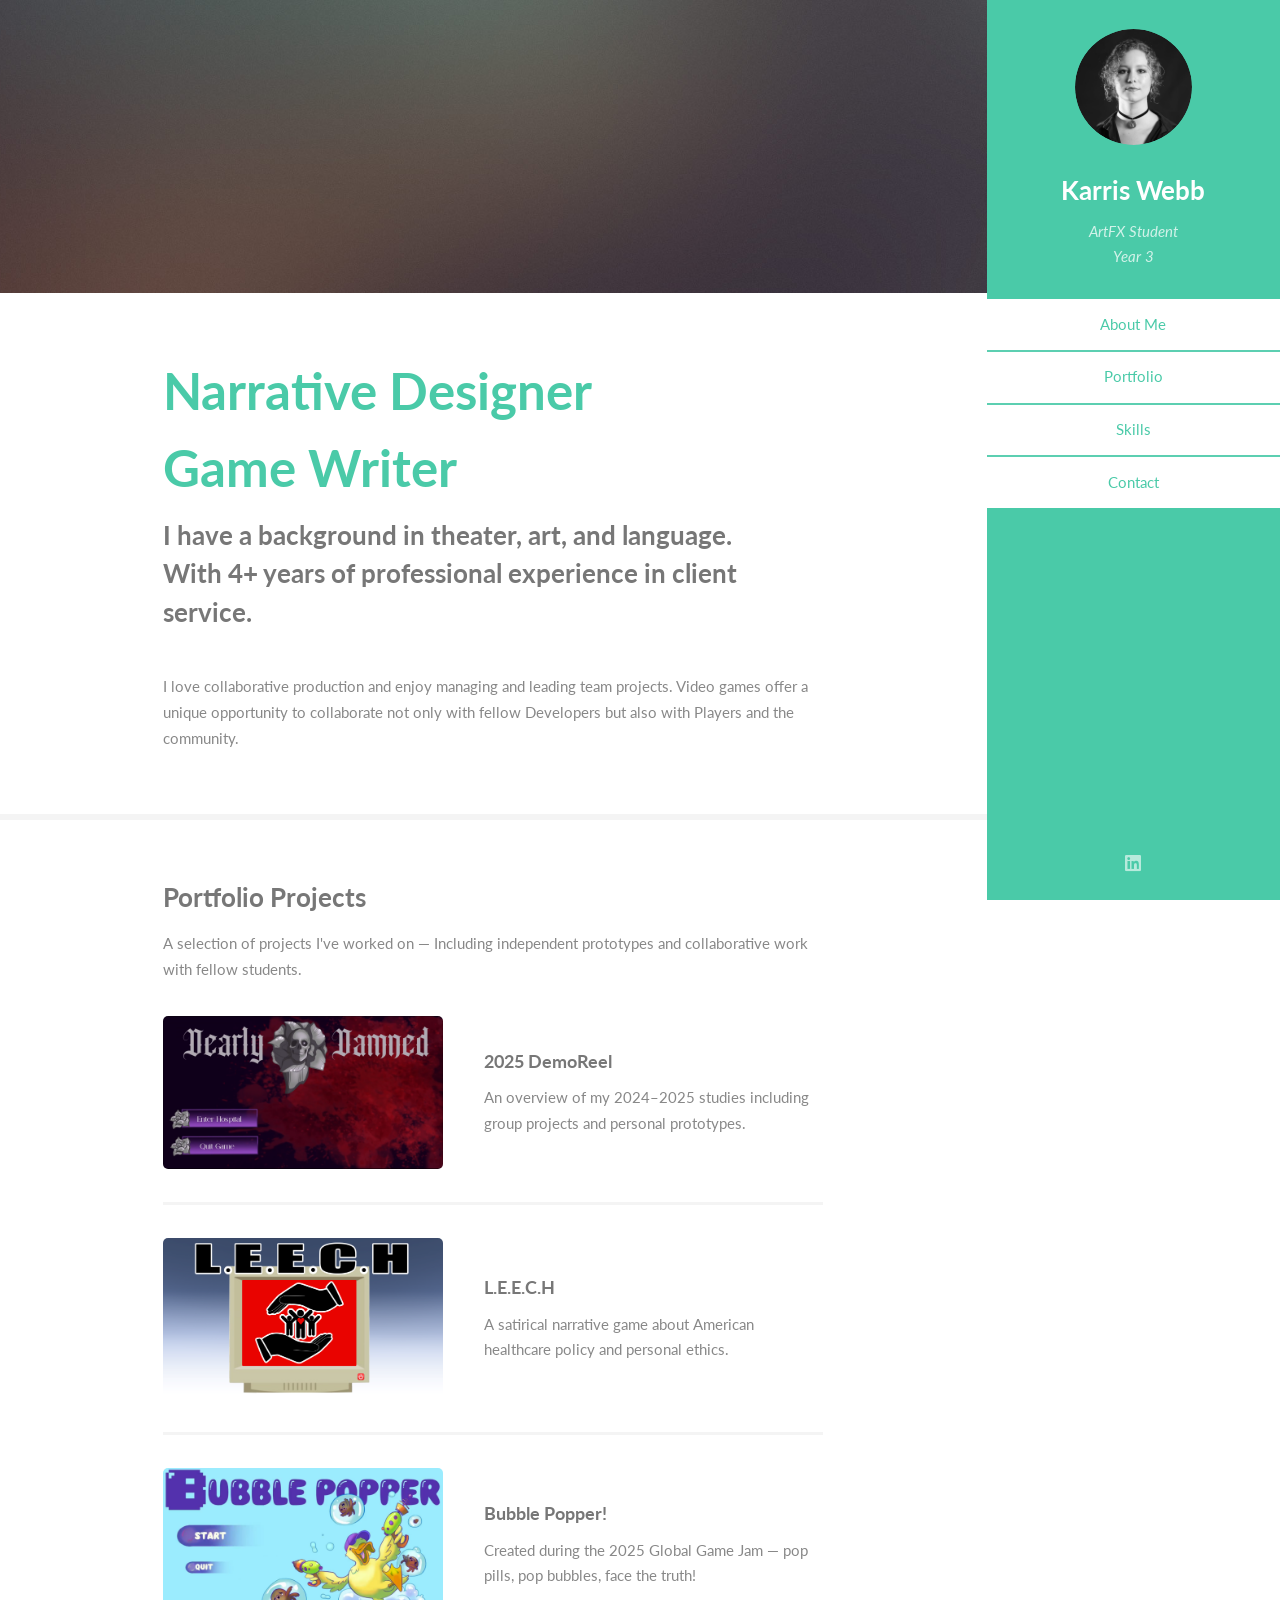
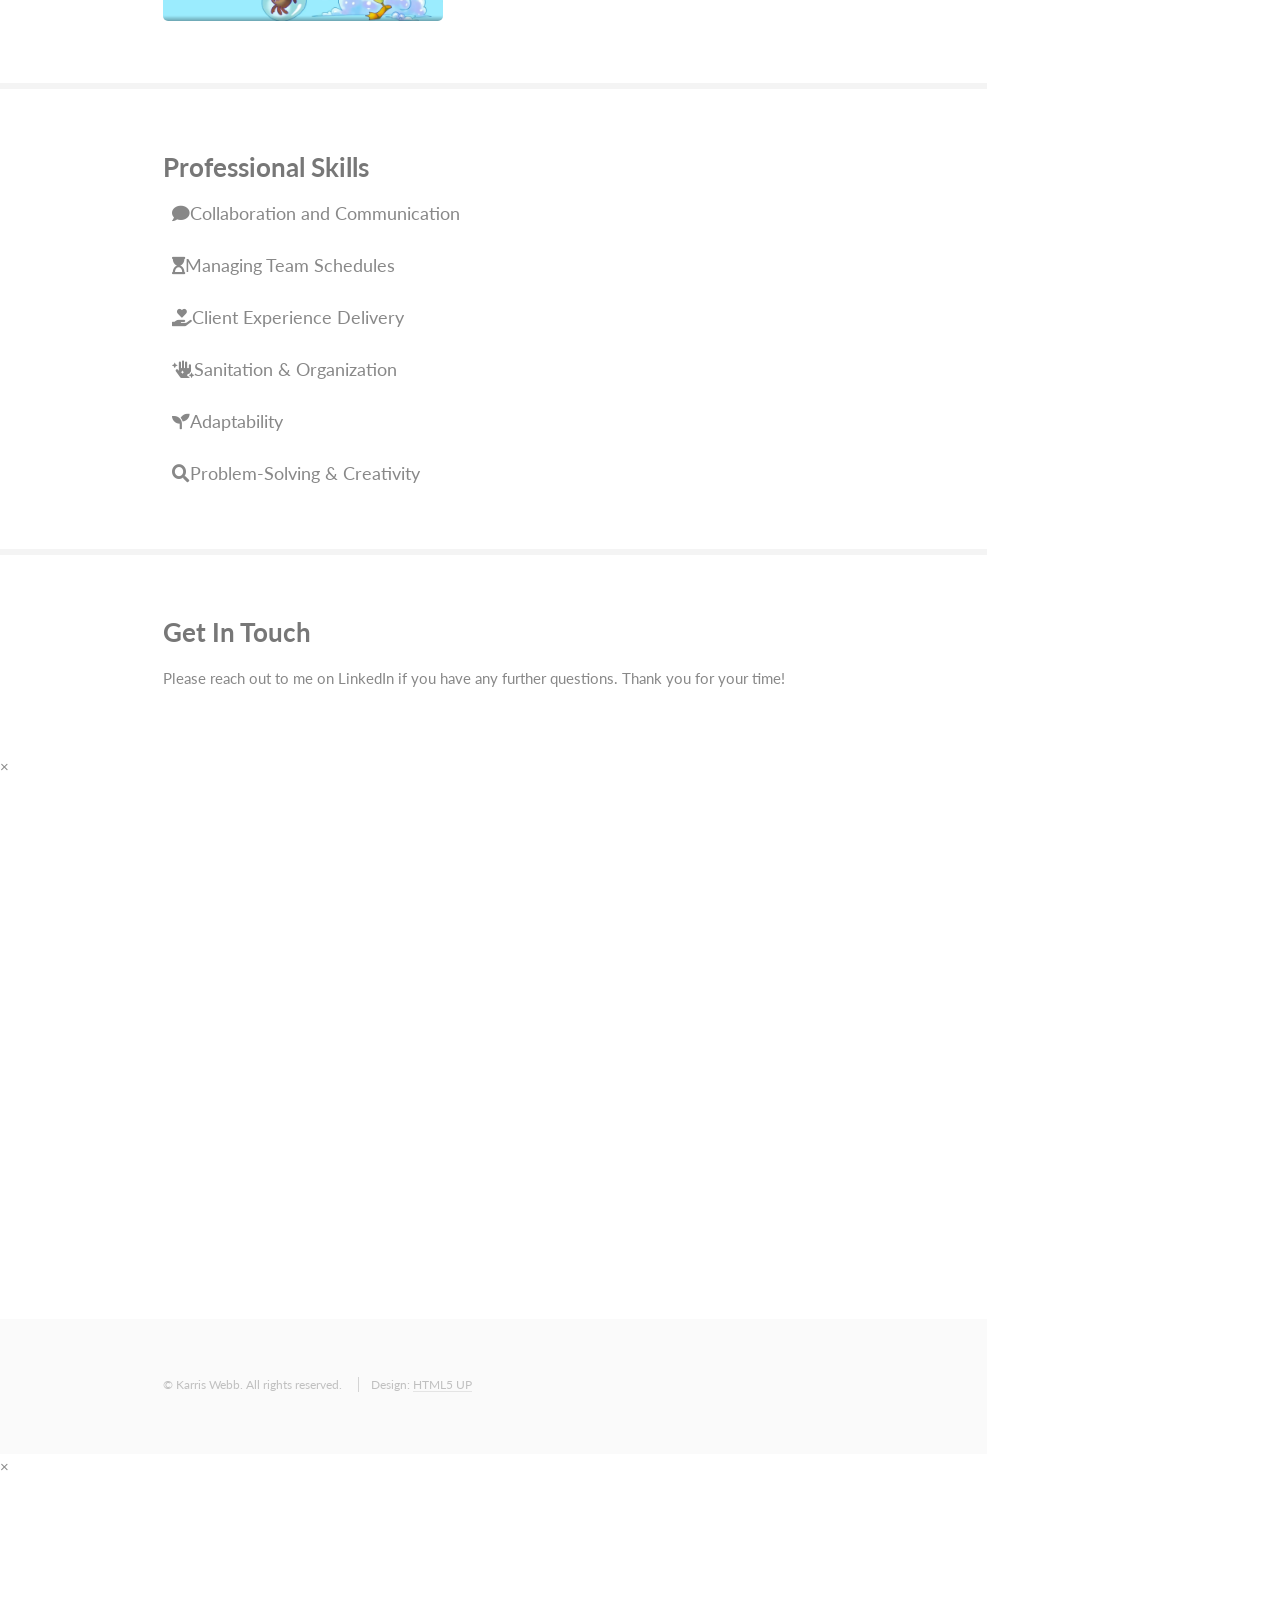
==== index.html @ 7dda5cd9 "[add] breakpoint-reference" ====
<!DOCTYPE HTML>
<html>
<head>
  <title>Welcome to my Portfolio!</title>
  <meta charset="utf-8" />
  <meta name="viewport" content="width=device-width, initial-scale=1, user-scalable=no" />
  <link rel="stylesheet" href="https://cdnjs.cloudflare.com/ajax/libs/font-awesome/5.15.4/css/all.min.css">
  <link rel="stylesheet" href="assets/css/main.css" />
</head>
<body class="is-preload">

  <!-- Header -->
  <section id="header">
    <header>
      <span class="image avatar"><img src="images/avatar.jpg" alt="" /></span>
      <h1 id="logo"><a href="#">Karris Webb</a></h1>
      <p>ArtFX Student<br />Year 3</p>
    </header>
    <nav id="nav">
      <ul>
        <li><a href="#one" class="active">About Me</a></li>
        <li><a href="#two" class="active">Portfolio</a></li>
        <li><a href="#three" class="active">Skills</a></li>
        <li><a href="#four" class="active">Contact</a></li>
      </ul>
    </nav>
    <footer>
      <ul class="icons">
        <li>
          <a href="https://www.linkedin.com/in/kvwebb" class="icon brands fa-linkedin"><span class="label">LinkedIn</span></a>
        </li>
      </ul>
    </footer>
  </section>

  <!-- Wrapper -->
  <div id="wrapper">

    <!-- Main -->
    <div id="main">

      <!-- One: About Me -->
      <section id="one">
        <div class="image main" data-position="center">
          <img src="images/banner.jpg" alt="" />
        </div>
        <div class="container">
          <header class="major">
            <h2>Narrative Designer<br />Game Writer</h2>
            <p>I have a background in theater, art, and language.<br />
              With 4+ years of professional experience in client service.</p>
          </header>
          <p>I love collaborative production and enjoy managing and leading team projects. Video games offer a unique opportunity to collaborate not only with fellow Developers but also with Players and the community.</p>
        </div>
      </section>

      <!-- Two: Portfolio -->
      <section id="two">
        <div class="container">
          <h3>Portfolio Projects</h3>
          <p>A selection of projects I've worked on — Including independent prototypes and collaborative work with fellow students.</p>
          <div class="features">
            <article>
              <a href="javascript:void(0);" class="image" onclick="openModal('DemoReel2025')">
                <img src="images/DearlyDamned.png" alt="Dearly Damned" />
              </a>
              <div class="inner">
                <h4><a href="javascript:void(0);" onclick="openModal('DemoReel2025')">2025 DemoReel</a></h4>
                <p>An overview of my 2024–2025 studies including group projects and personal prototypes.</p>
              </div>
            </article>
            <article>
              <a href="javascript:void(0);" class="image" onclick="openModal('leech')">
                <img src="images/LEECH.png" alt="L.E.E.C.H" />
              </a>
              <div class="inner">
                <h4><a href="javascript:void(0);" onclick="openModal('leech')">L.E.E.C.H</a></h4>
                <p>A satirical narrative game about American healthcare policy and personal ethics.</p>
              </div>
            </article>
            <article>
              <a href="javascript:void(0);" class="image" onclick="openModal('BP')">
                <img src="images/BubblePopper.png" alt="Bubble Popper!" />
              </a>
              <div class="inner">
                <h4><a href="javascript:void(0);" onclick="openModal('BP')">Bubble Popper!</a></h4>
                <p>Created during the 2025 Global Game Jam — pop pills, pop bubbles, face the truth!</p>
              </div>
            </article>
          </div>
        </div>
      </section>

      <!-- Three: Skills -->
      <section id="three">
        <div class="container">
          <h3>Professional Skills</h3>
          <ul class="feature-icons">
            <li><i class="fa fa-comment"></i> Collaboration and Communication</li>
            <li><i class="fa fa-hourglass-start"></i> Managing Team Schedules</li>
            <li><i class="fa fa-hand-holding-heart"></i> Client Experience Delivery</li>
            <li><i class="fa fa-hand-sparkles"></i> Sanitation & Organization</li>
            <li><i class="fa fa-seedling"></i> Adaptability</li>
            <li><i class="fa fa-search"></i> Problem-Solving & Creativity</li>
          </ul>
        </div>
      </section>

      <!-- Four: Contact -->
      <section id="four">
        <div class="container">
          <h3>Get In Touch</h3>
          <p>Please reach out to me on LinkedIn if you have any further questions. Thank you for your time!</p>
        </div>
      </section>

    </div>

    <!-- Modal HTML, Close Modal-->
	<div id="project-modal" class="modal">
		<div class="modal-content">
		  <span class="close">&times;</span>
		  <h2 class="modal-title"></h2> <!-- Add this -->
		  <div class="modal-body">
			<iframe class="modal-video" width="100%" height="500" src="" frameborder="0" allowfullscreen></iframe>
			<div class="modal-links" style="margin-top: 1em;"></div> <!-- Add this -->
		  </div>
		</div>
	  </div>

    <!-- Footer -->
    <section id="footer">
      <div class="container">
        <ul class="copyright">
          <li>&copy; Karris Webb. All rights reserved.</li>
          <li>Design: <a href="http://html5up.net">HTML5 UP</a></li>
        </ul>
      </div>
    </section>

  </div>

<!-- Modal HTML, Close Modal-->
	<div id="project-modal" class="modal">
		<div class="modal-content">
			<span class="close">&times;</span>
			<div class="modal-body">
				<iframe class="modal-video" width="100%" height="500" src="" frameborder="0" allowfullscreen></iframe>
			</div>
		</div>
	</div>

  <!-- Scripts -->
		<script src="https://code.jquery.com/jquery-3.6.0.min.js"></script>
		<script src="assets/js/main.js"></script>
		<script src="path/to/breakpoints.js"></script>
		<script src="assets/js/modal.js"></script>
	</body>
</html>
<!--ORIGINAL COMMENTARY-->
<!-- ADD BACKEND SERVER CONNECTION TO SEND EMAILS
									<form method="post" action="#">
										<div class="row gtr-uniform">
											<div class="col-6 col-12-xsmall"><input type="text" name="name" id="name" placeholder="Name" /></div>
											<div class="col-6 col-12-xsmall"><input type="email" name="email" id="email" placeholder="Email" /></div>
											<div class="col-12"><input type="text" name="subject" id="subject" placeholder="Subject" /></div>
											<div class="col-12"><textarea name="message" id="message" placeholder="Message" rows="6"></textarea></div>
											<div class="col-12">
												<ul class="actions">
													<li><input type="submit" class="primary" value="Send Message" /></li>
													<li><input type="reset" value="Reset Form" /></li>
												</ul>
											</div>
										</div>
									</form>
								</div>
							</section> 
-->

						<!-- Five -->
						<!--
							<section id="five">
								<div class="container">
									<h3>Elements</h3>

									<section>
										<h4>Text</h4>
										<p>This is <b>bold</b> and this is <strong>strong</strong>. This is <i>italic</i> and this is <em>emphasized</em>.
										This is <sup>superscript</sup> text and this is <sub>subscript</sub> text.
										This is <u>underlined</u> and this is code: <code>for (;;) { ... }</code>. Finally, <a href="#">this is a link</a>.</p>
										<hr />
										<header>
											<h4>Heading with a Subtitle</h4>
											<p>Lorem ipsum dolor sit amet nullam id egestas urna aliquam</p>
										</header>
										<p>Nunc lacinia ante nunc ac lobortis. Interdum adipiscing gravida odio porttitor sem non mi integer non faucibus ornare mi ut ante amet placerat aliquet. Volutpat eu sed ante lacinia sapien lorem accumsan varius montes viverra nibh in adipiscing blandit tempus accumsan.</p>
										<header>
											<h5>Heading with a Subtitle</h5>
											<p>Lorem ipsum dolor sit amet nullam id egestas urna aliquam</p>
										</header>
										<p>Nunc lacinia ante nunc ac lobortis. Interdum adipiscing gravida odio porttitor sem non mi integer non faucibus ornare mi ut ante amet placerat aliquet. Volutpat eu sed ante lacinia sapien lorem accumsan varius montes viverra nibh in adipiscing blandit tempus accumsan.</p>
										<hr />
										<h2>Heading Level 2</h2>
										<h3>Heading Level 3</h3>
										<h4>Heading Level 4</h4>
										<h5>Heading Level 5</h5>
										<h6>Heading Level 6</h6>
										<hr />
										<h5>Blockquote</h5>
										<blockquote>Fringilla nisl. Donec accumsan interdum nisi, quis tincidunt felis sagittis eget tempus euismod. Vestibulum ante ipsum primis in faucibus vestibulum. Blandit adipiscing eu felis iaculis volutpat ac adipiscing accumsan faucibus. Vestibulum ante ipsum primis in faucibus lorem ipsum dolor sit amet nullam adipiscing eu felis.</blockquote>
										<h5>Preformatted</h5>
										<pre><code>i = 0;

while (!deck.isInOrder()) {
    print 'Iteration ' + i;
    deck.shuffle();
    i++;
}

print 'It took ' + i + ' iterations to sort the deck.';</code></pre>
									</section>

									<section>
										<h4>Lists</h4>
										<div class="row">
											<div class="col-6 col-12-xsmall">
												<h5>Unordered</h5>
												<ul>
													<li>Dolor pulvinar etiam magna etiam.</li>
													<li>Sagittis adipiscing lorem eleifend.</li>
													<li>Felis enim feugiat dolore viverra.</li>
												</ul>
												<h5>Alternate</h5>
												<ul class="alt">
													<li>Dolor pulvinar etiam magna etiam.</li>
													<li>Sagittis adipiscing lorem eleifend.</li>
													<li>Felis enim feugiat dolore viverra.</li>
												</ul>
											</div>
											<div class="col-6 col-12-xsmall">
												<h5>Ordered</h5>
												<ol>
													<li>Dolor pulvinar etiam magna etiam.</li>
													<li>Etiam vel felis at lorem sed viverra.</li>
													<li>Felis enim feugiat dolore viverra.</li>
													<li>Dolor pulvinar etiam magna etiam.</li>
													<li>Etiam vel felis at lorem sed viverra.</li>
													<li>Felis enim feugiat dolore viverra.</li>
												</ol>
												<h5>Icons</h5>
												<ul class="icons">
													<li><a href="#" class="icon brands fa-twitter"><span class="label">Twitter</span></a></li>
													<li><a href="#" class="icon brands fa-facebook-f"><span class="label">Facebook</span></a></li>
													<li><a href="#" class="icon brands fa-instagram"><span class="label">Instagram</span></a></li>
													<li><a href="#" class="icon brands fa-github"><span class="label">Github</span></a></li>
													<li><a href="#" class="icon brands fa-dribbble"><span class="label">Dribbble</span></a></li>
													<li><a href="#" class="icon brands fa-tumblr"><span class="label">Tumblr</span></a></li>
												</ul>
											</div>
										</div>
										<h5>Actions</h5>
										<ul class="actions">
											<li><a href="#" class="button primary">Default</a></li>
											<li><a href="#" class="button">Default</a></li>
											<li><a href="#" class="button alt">Default</a></li>
										</ul>
										<ul class="actions small">
											<li><a href="#" class="button primary small">Small</a></li>
											<li><a href="#" class="button small">Small</a></li>
											<li><a href="#" class="button alt small">Small</a></li>
										</ul>
										<div class="row">
											<div class="col-3 col-6-medium col-12-xsmall">
												<ul class="actions stacked">
													<li><a href="#" class="button primary">Default</a></li>
													<li><a href="#" class="button">Default</a></li>
													<li><a href="#" class="button alt">Default</a></li>
												</ul>
											</div>
											<div class="col-3 col-6 col-12-xsmall">
												<ul class="actions stacked">
													<li><a href="#" class="button primary small">Small</a></li>
													<li><a href="#" class="button small">Small</a></li>
													<li><a href="#" class="button alt small">Small</a></li>
												</ul>
											</div>
											<div class="col-3 col-6-medium col-12-xsmall">
												<ul class="actions stacked">
													<li><a href="#" class="button primary fit">Default</a></li>
													<li><a href="#" class="button fit">Default</a></li>
													<li><a href="#" class="button alt fit">Default</a></li>
												</ul>
											</div>
											<div class="col-3 col-6-medium col-12-xsmall">
												<ul class="actions stacked">
													<li><a href="#" class="button primary small fit">Small</a></li>
													<li><a href="#" class="button small fit">Small</a></li>
													<li><a href="#" class="button alt small fit">Small</a></li>
												</ul>
											</div>
										</div>
									</section>

									<section>
										<h4>Table</h4>
										<h5>Default</h5>
										<div class="table-wrapper">
											<table>
												<thead>
													<tr>
														<th>Name</th>
														<th>Description</th>
														<th>Price</th>
													</tr>
												</thead>
												<tbody>
													<tr>
														<td>Item One</td>
														<td>Ante turpis integer aliquet porttitor.</td>
														<td>29.99</td>
													</tr>
													<tr>
														<td>Item Two</td>
														<td>Vis ac commodo adipiscing arcu aliquet.</td>
														<td>19.99</td>
													</tr>
													<tr>
														<td>Item Three</td>
														<td> Morbi faucibus arcu accumsan lorem.</td>
														<td>29.99</td>
													</tr>
													<tr>
														<td>Item Four</td>
														<td>Vitae integer tempus condimentum.</td>
														<td>19.99</td>
													</tr>
													<tr>
														<td>Item Five</td>
														<td>Ante turpis integer aliquet porttitor.</td>
														<td>29.99</td>
													</tr>
												</tbody>
												<tfoot>
													<tr>
														<td colspan="2"></td>
														<td>100.00</td>
													</tr>
												</tfoot>
											</table>
										</div>

										<h5>Alternate</h5>
										<div class="table-wrapper">
											<table class="alt">
												<thead>
													<tr>
														<th>Name</th>
														<th>Description</th>
														<th>Price</th>
													</tr>
												</thead>
												<tbody>
													<tr>
														<td>Item One</td>
														<td>Ante turpis integer aliquet porttitor.</td>
														<td>29.99</td>
													</tr>
													<tr>
														<td>Item Two</td>
														<td>Vis ac commodo adipiscing arcu aliquet.</td>
														<td>19.99</td>
													</tr>
													<tr>
														<td>Item Three</td>
														<td> Morbi faucibus arcu accumsan lorem.</td>
														<td>29.99</td>
													</tr>
													<tr>
														<td>Item Four</td>
														<td>Vitae integer tempus condimentum.</td>
														<td>19.99</td>
													</tr>
													<tr>
														<td>Item Five</td>
														<td>Ante turpis integer aliquet porttitor.</td>
														<td>29.99</td>
													</tr>
												</tbody>
												<tfoot>
													<tr>
														<td colspan="2"></td>
														<td>100.00</td>
													</tr>
												</tfoot>
											</table>
										</div>
									</section>

									<section>
										<h4>Buttons</h4>
										<ul class="actions">
											<li><a href="#" class="button primary">Primary</a></li>
											<li><a href="#" class="button">Default</a></li>
											<li><a href="#" class="button alt">Alternate</a></li>
										</ul>
										<ul class="actions">
											<li><a href="#" class="button primary large">Large</a></li>
											<li><a href="#" class="button">Default</a></li>
											<li><a href="#" class="button alt small">Small</a></li>
										</ul>
										<ul class="actions fit">
											<li><a href="#" class="button primary fit">Fit</a></li>
											<li><a href="#" class="button fit">Fit</a></li>
											<li><a href="#" class="button alt fit">Fit</a></li>
										</ul>
										<ul class="actions fit small">
											<li><a href="#" class="button primary fit small">Fit + Small</a></li>
											<li><a href="#" class="button fit small">Fit + Small</a></li>
											<li><a href="#" class="button alt fit small">Fit + Small</a></li>
										</ul>
										<ul class="actions">
											<li><a href="#" class="button primary icon solid fa-download">Icon</a></li>
											<li><a href="#" class="button icon solid fa-download">Icon</a></li>
											<li><a href="#" class="button alt icon solid fa-check">Icon</a></li>
										</ul>
										<ul class="actions">
											<li><span class="button primary disabled">Primary</span></li>
											<li><span class="button disabled">Default</span></li>
											<li><span class="button alt disabled">Alternate</span></li>
										</ul>
									</section>

									<section>
										<h4>Form</h4>
										<form method="post" action="#">
											<div class="row gtr-uniform">
												<div class="col-6 col-12-xsmall">
													<input type="text" name="demo-name" id="demo-name" value="" placeholder="Name" />
												</div>
												<div class="col-6 col-12-xsmall">
													<input type="email" name="demo-email" id="demo-email" value="" placeholder="Email" />
												</div>
												<div class="col-12">
													<select name="demo-category" id="demo-category">
														<option value="">- Category -</option>
														<option value="1">Manufacturing</option>
														<option value="1">Shipping</option>
														<option value="1">Administration</option>
														<option value="1">Human Resources</option>
													</select>
												</div>
												<div class="col-4 col-12-medium">
													<input type="radio" id="demo-priority-low" name="demo-priority" checked>
													<label for="demo-priority-low">Low Priority</label>
												</div>
												<div class="col-4 col-12-medium">
													<input type="radio" id="demo-priority-normal" name="demo-priority">
													<label for="demo-priority-normal">Normal Priority</label>
												</div>
												<div class="col-4 col-12-medium">
													<input type="radio" id="demo-priority-high" name="demo-priority">
													<label for="demo-priority-high">High Priority</label>
												</div>
												<div class="col-6 col-12-medium">
													<input type="checkbox" id="demo-copy" name="demo-copy">
													<label for="demo-copy">Email me a copy of this message</label>
												</div>
												<div class="col-6 col-12-medium">
													<input type="checkbox" id="demo-human" name="demo-human" checked>
													<label for="demo-human">I am a human and not a robot</label>
												</div>
												<div class="col-12">
													<textarea name="demo-message" id="demo-message" placeholder="Enter your message" rows="6"></textarea>
												</div>
												<div class="col-12">
													<ul class="actions">
														<li><input type="submit" value="Send Message" /></li>
														<li><input type="reset" value="Reset" class="alt" /></li>
													</ul>
												</div>
											</div>
										</form>
									</section>

									<section>
										<h4>Image</h4>
										<h5>Fit</h5>
										<span class="image fit"><img src="images/banner.jpg" alt="" /></span>
										<div class="box alt">
											<div class="row gtr-50 gtr-uniform">
												<div class="col-4"><span class="image fit"><img src="images/pic01.jpg" alt="" /></span></div>
												<div class="col-4"><span class="image fit"><img src="images/pic02.jpg" alt="" /></span></div>
												<div class="col-4"><span class="image fit"><img src="images/pic03.jpg" alt="" /></span></div>
												<div class="col-4"><span class="image fit"><img src="images/pic02.jpg" alt="" /></span></div>
												<div class="col-4"><span class="image fit"><img src="images/pic03.jpg" alt="" /></span></div>
												<div class="col-4"><span class="image fit"><img src="images/pic01.jpg" alt="" /></span></div>
												<div class="col-4"><span class="image fit"><img src="images/pic03.jpg" alt="" /></span></div>
												<div class="col-4"><span class="image fit"><img src="images/pic01.jpg" alt="" /></span></div>
												<div class="col-4"><span class="image fit"><img src="images/pic02.jpg" alt="" /></span></div>
											</div>
										</div>
										<h5>Left &amp; Right</h5>
										<p><span class="image left"><img src="images/avatar.jpg" alt="" /></span>Fringilla nisl. Donec accumsan interdum nisi, quis tincidunt felis sagittis eget. tempus euismod. Vestibulum ante ipsum primis in faucibus vestibulum. Blandit adipiscing eu felis iaculis volutpat ac adipiscing accumsan eu faucibus. Integer ac pellentesque praesent tincidunt felis sagittis eget. tempus euismod. Vestibulum ante ipsum primis in faucibus vestibulum. Blandit adipiscing eu felis iaculis volutpat ac adipiscing accumsan eu faucibus. Integer ac pellentesque praesent. Donec accumsan interdum nisi, quis tincidunt felis sagittis eget. tempus euismod. Vestibulum ante ipsum primis in faucibus vestibulum. Blandit adipiscing eu felis iaculis volutpat ac adipiscing accumsan eu faucibus. Integer ac pellentesque praesent tincidunt felis sagittis eget. tempus euismod. Vestibulum ante ipsum primis in faucibus vestibulum. Blandit adipiscing eu felis iaculis volutpat ac adipiscing accumsan eu faucibus. Integer ac pellentesque praesent.</p>
										<p><span class="image right"><img src="images/avatar.jpg" alt="" /></span>Fringilla nisl. Donec accumsan interdum nisi, quis tincidunt felis sagittis eget. tempus euismod. Vestibulum ante ipsum primis in faucibus vestibulum. Blandit adipiscing eu felis iaculis volutpat ac adipiscing accumsan eu faucibus. Integer ac pellentesque praesent tincidunt felis sagittis eget. tempus euismod. Vestibulum ante ipsum primis in faucibus vestibulum. Blandit adipiscing eu felis iaculis volutpat ac adipiscing accumsan eu faucibus. Integer ac pellentesque praesent. Donec accumsan interdum nisi, quis tincidunt felis sagittis eget. tempus euismod. Vestibulum ante ipsum primis in faucibus vestibulum. Blandit adipiscing eu felis iaculis volutpat ac adipiscing accumsan eu faucibus. Integer ac pellentesque praesent tincidunt felis sagittis eget. tempus euismod. Vestibulum ante ipsum primis in faucibus vestibulum. Blandit adipiscing eu felis iaculis volutpat ac adipiscing accumsan eu faucibus. Integer ac pellentesque praesent.</p>
									</section>

								</div>
							</section>
						-->
---- assets/css/main.css ----
@import url("fontawesome-all.min.css");
@import url("https://fonts.googleapis.com/css?family=Lato:400,400italic,700,700italic|Source+Code+Pro:400");

/*
	Read Only by HTML5 UP
	html5up.net | @ajlkn
	Free for personal and commercial use under the CCA 3.0 license (html5up.net/license)
*/

html, body, div, span, applet, object,
iframe, h1, h2, h3, h4, h5, h6, p, blockquote,
pre, a, abbr, acronym, address, big, cite,
code, del, dfn, em, img, ins, kbd, q, s, samp,
small, strike, strong, sub, sup, tt, var, b,
u, i, center, dl, dt, dd, ol, ul, li, fieldset,
form, label, legend, table, caption, tbody,
tfoot, thead, tr, th, td, article, aside,
canvas, details, embed, figure, figcaption,
footer, header, hgroup, menu, nav, output, ruby,
section, summary, time, mark, audio, video {
	margin: 0;
	padding: 0;
	border: 0;
	font-size: 100%;
	font: inherit;
	vertical-align: baseline;}

article, aside, details, figcaption, figure,
footer, header, hgroup, menu, nav, section {
	display: block;}

body {
	line-height: 1;
}

ol, ul {
	list-style: none;
}

blockquote, q {
	quotes: none;
}

	blockquote:before, blockquote:after, q:before, q:after {
		content: '';
		content: none;
	}

table {
	border-collapse: collapse;
	border-spacing: 0;
}

body {
	-webkit-text-size-adjust: none;
}

mark {
	background-color: transparent;
	color: inherit;
}

input::-moz-focus-inner {
	border: 0;
	padding: 0;
}

input, select, textarea {
	-moz-appearance: none;
	-webkit-appearance: none;
	-ms-appearance: none;
	appearance: none;
}

/* Basic */

	html {
		box-sizing: border-box;
	}

	*, *:before, *:after {
		box-sizing: inherit;
	}

	body {
		background: #fff;
	}

		body.is-preload *, body.is-preload *:before, body.is-preload *:after {
			-moz-animation: none !important;
			-webkit-animation: none !important;
			-ms-animation: none !important;
			animation: none !important;
			-moz-transition: none !important;
			-webkit-transition: none !important;
			-ms-transition: none !important;
			transition: none !important;
		}

	body, input, select, textarea {
		color: #888;
		font-family: "Lato", sans-serif;
		font-size: 16pt;
		font-weight: 400;
		line-height: 1.75em;
	}

	a {
		-moz-transition: color 0.2s ease-in-out, border-color 0.2s ease-in-out;
		-webkit-transition: color 0.2s ease-in-out, border-color 0.2s ease-in-out;
		-ms-transition: color 0.2s ease-in-out, border-color 0.2s ease-in-out;
		transition: color 0.2s ease-in-out, border-color 0.2s ease-in-out;
		border-bottom: solid 1px #e4e4e4;
		color: inherit;
		text-decoration: none;
	}

		a:hover {
			border-bottom-color: transparent;
			color: #4acaa8 !important;
		}

	strong, b {
		color: #777;
		font-weight: 700;
	}

	em, i {
		font-style: italic;
	}

	p {
		margin: 0 0 2.25em 0;
	}

	h1, h2, h3, h4, h5, h6 {
		color: #777;
		font-weight: 700;
		line-height: 1em;
		margin: 0 0 0.5625em 0;
	}

		h1 a, h2 a, h3 a, h4 a, h5 a, h6 a {
			border: 0;
			color: inherit;
			text-decoration: none;
		}

	h2 {
		font-size: 2em;
		line-height: 1.5em;
	}

	h3 {
		font-size: 1.75em;
		line-height: 1.5em;
	}

	h4 {
		font-size: 1.25em;
		line-height: 1.5em;
	}

	h5 {
		font-size: 0.9em;
		line-height: 1.5em;
	}

	h6 {
		font-size: 0.7em;
		line-height: 1.5em;
	}

	sub {
		font-size: 0.8em;
		position: relative;
		top: 0.5em;
	}

	sup {
		font-size: 0.8em;
		position: relative;
		top: -0.5em;
	}

	hr {
		border: 0;
		border-bottom: solid 2px #f4f4f4;
		margin: 2.25em 0;
	}

		hr.major {
			margin: 3.375em 0;
		}

	blockquote {
		border-left: solid 8px #e4e4e4;
		font-style: italic;
		margin: 0 0 2.25em 0;
		padding: 0.5em 0 0.5em 2em;
	}

	code {
		background: #555;
		border-radius: 5px;
		color: #fff;
		font-family: "Source Code Pro", monospace;
		font-size: 0.9em;
		margin: 0 0.25em;
		padding: 0.25em 0.65em;
	}

	pre {
		font-family: "Source Code Pro", monospace;
		font-size: 0.9em;
		margin: 0 0 2.25em 0;
	}

		pre code {
			-webkit-overflow-scrolling: touch;
			display: block;
			line-height: 1.5em;
			overflow-x: auto;
			padding: 1em 1.5em;
		}

	.align-left {
		text-align: left;
	}

	.align-center {
		text-align: center;
	}

	.align-right {
		text-align: right;
	}

/* Row */

	.row {
		display: flex;
		flex-wrap: wrap;
		box-sizing: border-box;
		align-items: stretch;
	}

		.row > * {
			box-sizing: border-box;
		}

		.row.gtr-uniform > * > :last-child {
			margin-bottom: 0;
		}

		.row.aln-left {
			justify-content: flex-start;
		}

		.row.aln-center {
			justify-content: center;
		}

		.row.aln-right {
			justify-content: flex-end;
		}

		.row.aln-top {
			align-items: flex-start;
		}

		.row.aln-middle {
			align-items: center;
		}

		.row.aln-bottom {
			align-items: flex-end;
		}

		.row > .imp {
			order: -1;
		}

		.row > .col-1 {
			width: 8.33333%;
		}

		.row > .off-1 {
			margin-left: 8.33333%;
		}

		.row > .col-2 {
			width: 16.66667%;
		}

		.row > .off-2 {
			margin-left: 16.66667%;
		}

		.row > .col-3 {
			width: 25%;
		}

		.row > .off-3 {
			margin-left: 25%;
		}

		.row > .col-4 {
			width: 33.33333%;
		}

		.row > .off-4 {
			margin-left: 33.33333%;
		}

		.row > .col-5 {
			width: 41.66667%;
		}

		.row > .off-5 {
			margin-left: 41.66667%;
		}

		.row > .col-6 {
			width: 50%;
		}

		.row > .off-6 {
			margin-left: 50%;
		}

		.row > .col-7 {
			width: 58.33333%;
		}

		.row > .off-7 {
			margin-left: 58.33333%;
		}

		.row > .col-8 {
			width: 66.66667%;
		}

		.row > .off-8 {
			margin-left: 66.66667%;
		}

		.row > .col-9 {
			width: 75%;
		}

		.row > .off-9 {
			margin-left: 75%;
		}

		.row > .col-10 {
			width: 83.33333%;
		}

		.row > .off-10 {
			margin-left: 83.33333%;
		}

		.row > .col-11 {
			width: 91.66667%;
		}

		.row > .off-11 {
			margin-left: 91.66667%;
		}

		.row > .col-12 {
			width: 100%;
		}

		.row > .off-12 {
			margin-left: 100%;
		}

		.row.gtr-0 {
			margin-top: 0;
			margin-left: 0em;
		}

			.row.gtr-0 > * {
				padding: 0 0 0 0em;
			}

			.row.gtr-0.gtr-uniform {
				margin-top: 0em;
			}

				.row.gtr-0.gtr-uniform > * {
					padding-top: 0em;
				}

		.row.gtr-25 {
			margin-top: 0;
			margin-left: -0.5em;
		}

			.row.gtr-25 > * {
				padding: 0 0 0 0.5em;
			}

			.row.gtr-25.gtr-uniform {
				margin-top: -0.5em;
			}

				.row.gtr-25.gtr-uniform > * {
					padding-top: 0.5em;
				}

		.row.gtr-50 {
			margin-top: 0;
			margin-left: -1em;
		}

			.row.gtr-50 > * {
				padding: 0 0 0 1em;
			}

			.row.gtr-50.gtr-uniform {
				margin-top: -1em;
			}

				.row.gtr-50.gtr-uniform > * {
					padding-top: 1em;
				}

		.row {
			margin-top: 0;
			margin-left: -2em;
		}

			.row > * {
				padding: 0 0 0 2em;
			}

			.row.gtr-uniform {
				margin-top: -2em;
			}

				.row.gtr-uniform > * {
					padding-top: 2em;
				}

		.row.gtr-150 {
			margin-top: 0;
			margin-left: -3em;
		}

			.row.gtr-150 > * {
				padding: 0 0 0 3em;
			}

			.row.gtr-150.gtr-uniform {
				margin-top: -3em;
			}

				.row.gtr-150.gtr-uniform > * {
					padding-top: 3em;
				}

		.row.gtr-200 {
			margin-top: 0;
			margin-left: -4em;
		}

			.row.gtr-200 > * {
				padding: 0 0 0 4em;
			}

			.row.gtr-200.gtr-uniform {
				margin-top: -4em;
			}

				.row.gtr-200.gtr-uniform > * {
					padding-top: 4em;
				}

		@media screen and (max-width: 1680px) {

			.row {
				display: flex;
				flex-wrap: wrap;
				box-sizing: border-box;
				align-items: stretch;
			}

				.row > * {
					box-sizing: border-box;
				}

				.row.gtr-uniform > * > :last-child {
					margin-bottom: 0;
				}

				.row.aln-left {
					justify-content: flex-start;
				}

				.row.aln-center {
					justify-content: center;
				}

				.row.aln-right {
					justify-content: flex-end;
				}

				.row.aln-top {
					align-items: flex-start;
				}

				.row.aln-middle {
					align-items: center;
				}

				.row.aln-bottom {
					align-items: flex-end;
				}

				.row > .imp-xlarge {
					order: -1;
				}

				.row > .col-1-xlarge {
					width: 8.33333%;
				}

				.row > .off-1-xlarge {
					margin-left: 8.33333%;
				}

				.row > .col-2-xlarge {
					width: 16.66667%;
				}

				.row > .off-2-xlarge {
					margin-left: 16.66667%;
				}

				.row > .col-3-xlarge {
					width: 25%;
				}

				.row > .off-3-xlarge {
					margin-left: 25%;
				}

				.row > .col-4-xlarge {
					width: 33.33333%;
				}

				.row > .off-4-xlarge {
					margin-left: 33.33333%;
				}

				.row > .col-5-xlarge {
					width: 41.66667%;
				}

				.row > .off-5-xlarge {
					margin-left: 41.66667%;
				}

				.row > .col-6-xlarge {
					width: 50%;
				}

				.row > .off-6-xlarge {
					margin-left: 50%;
				}

				.row > .col-7-xlarge {
					width: 58.33333%;
				}

				.row > .off-7-xlarge {
					margin-left: 58.33333%;
				}

				.row > .col-8-xlarge {
					width: 66.66667%;
				}

				.row > .off-8-xlarge {
					margin-left: 66.66667%;
				}

				.row > .col-9-xlarge {
					width: 75%;
				}

				.row > .off-9-xlarge {
					margin-left: 75%;
				}

				.row > .col-10-xlarge {
					width: 83.33333%;
				}

				.row > .off-10-xlarge {
					margin-left: 83.33333%;
				}

				.row > .col-11-xlarge {
					width: 91.66667%;
				}

				.row > .off-11-xlarge {
					margin-left: 91.66667%;
				}

				.row > .col-12-xlarge {
					width: 100%;
				}

				.row > .off-12-xlarge {
					margin-left: 100%;
				}

				.row.gtr-0 {
					margin-top: 0;
					margin-left: 0em;
				}

					.row.gtr-0 > * {
						padding: 0 0 0 0em;
					}

					.row.gtr-0.gtr-uniform {
						margin-top: 0em;
					}

						.row.gtr-0.gtr-uniform > * {
							padding-top: 0em;
						}

				.row.gtr-25 {
					margin-top: 0;
					margin-left: -0.5em;
				}

					.row.gtr-25 > * {
						padding: 0 0 0 0.5em;
					}

					.row.gtr-25.gtr-uniform {
						margin-top: -0.5em;
					}

						.row.gtr-25.gtr-uniform > * {
							padding-top: 0.5em;
						}

				.row.gtr-50 {
					margin-top: 0;
					margin-left: -1em;
				}

					.row.gtr-50 > * {
						padding: 0 0 0 1em;
					}

					.row.gtr-50.gtr-uniform {
						margin-top: -1em;
					}

						.row.gtr-50.gtr-uniform > * {
							padding-top: 1em;
						}

				.row {
					margin-top: 0;
					margin-left: -2em;
				}

					.row > * {
						padding: 0 0 0 2em;
					}

					.row.gtr-uniform {
						margin-top: -2em;
					}

						.row.gtr-uniform > * {
							padding-top: 2em;
						}

				.row.gtr-150 {
					margin-top: 0;
					margin-left: -3em;
				}

					.row.gtr-150 > * {
						padding: 0 0 0 3em;
					}

					.row.gtr-150.gtr-uniform {
						margin-top: -3em;
					}

						.row.gtr-150.gtr-uniform > * {
							padding-top: 3em;
						}

				.row.gtr-200 {
					margin-top: 0;
					margin-left: -4em;
				}

					.row.gtr-200 > * {
						padding: 0 0 0 4em;
					}

					.row.gtr-200.gtr-uniform {
						margin-top: -4em;
					}

						.row.gtr-200.gtr-uniform > * {
							padding-top: 4em;
						}

		}

		@media screen and (max-width: 1280px) {

			.row {
				display: flex;
				flex-wrap: wrap;
				box-sizing: border-box;
				align-items: stretch;
			}

				.row > * {
					box-sizing: border-box;
				}

				.row.gtr-uniform > * > :last-child {
					margin-bottom: 0;
				}

				.row.aln-left {
					justify-content: flex-start;
				}

				.row.aln-center {
					justify-content: center;
				}

				.row.aln-right {
					justify-content: flex-end;
				}

				.row.aln-top {
					align-items: flex-start;
				}

				.row.aln-middle {
					align-items: center;
				}

				.row.aln-bottom {
					align-items: flex-end;
				}

				.row > .imp-large {
					order: -1;
				}

				.row > .col-1-large {
					width: 8.33333%;
				}

				.row > .off-1-large {
					margin-left: 8.33333%;
				}

				.row > .col-2-large {
					width: 16.66667%;
				}

				.row > .off-2-large {
					margin-left: 16.66667%;
				}

				.row > .col-3-large {
					width: 25%;
				}

				.row > .off-3-large {
					margin-left: 25%;
				}

				.row > .col-4-large {
					width: 33.33333%;
				}

				.row > .off-4-large {
					margin-left: 33.33333%;
				}

				.row > .col-5-large {
					width: 41.66667%;
				}

				.row > .off-5-large {
					margin-left: 41.66667%;
				}

				.row > .col-6-large {
					width: 50%;
				}

				.row > .off-6-large {
					margin-left: 50%;
				}

				.row > .col-7-large {
					width: 58.33333%;
				}

				.row > .off-7-large {
					margin-left: 58.33333%;
				}

				.row > .col-8-large {
					width: 66.66667%;
				}

				.row > .off-8-large {
					margin-left: 66.66667%;
				}

				.row > .col-9-large {
					width: 75%;
				}

				.row > .off-9-large {
					margin-left: 75%;
				}

				.row > .col-10-large {
					width: 83.33333%;
				}

				.row > .off-10-large {
					margin-left: 83.33333%;
				}

				.row > .col-11-large {
					width: 91.66667%;
				}

				.row > .off-11-large {
					margin-left: 91.66667%;
				}

				.row > .col-12-large {
					width: 100%;
				}

				.row > .off-12-large {
					margin-left: 100%;
				}

				.row.gtr-0 {
					margin-top: 0;
					margin-left: 0em;
				}

					.row.gtr-0 > * {
						padding: 0 0 0 0em;
					}

					.row.gtr-0.gtr-uniform {
						margin-top: 0em;
					}

						.row.gtr-0.gtr-uniform > * {
							padding-top: 0em;
						}

				.row.gtr-25 {
					margin-top: 0;
					margin-left: -0.375em;
				}

					.row.gtr-25 > * {
						padding: 0 0 0 0.375em;
					}

					.row.gtr-25.gtr-uniform {
						margin-top: -0.375em;
					}

						.row.gtr-25.gtr-uniform > * {
							padding-top: 0.375em;
						}

				.row.gtr-50 {
					margin-top: 0;
					margin-left: -0.75em;
				}

					.row.gtr-50 > * {
						padding: 0 0 0 0.75em;
					}

					.row.gtr-50.gtr-uniform {
						margin-top: -0.75em;
					}

						.row.gtr-50.gtr-uniform > * {
							padding-top: 0.75em;
						}

				.row {
					margin-top: 0;
					margin-left: -1.5em;
				}

					.row > * {
						padding: 0 0 0 1.5em;
					}

					.row.gtr-uniform {
						margin-top: -1.5em;
					}

						.row.gtr-uniform > * {
							padding-top: 1.5em;
						}

				.row.gtr-150 {
					margin-top: 0;
					margin-left: -2.25em;
				}

					.row.gtr-150 > * {
						padding: 0 0 0 2.25em;
					}

					.row.gtr-150.gtr-uniform {
						margin-top: -2.25em;
					}

						.row.gtr-150.gtr-uniform > * {
							padding-top: 2.25em;
						}

				.row.gtr-200 {
					margin-top: 0;
					margin-left: -3em;
				}

					.row.gtr-200 > * {
						padding: 0 0 0 3em;
					}

					.row.gtr-200.gtr-uniform {
						margin-top: -3em;
					}

						.row.gtr-200.gtr-uniform > * {
							padding-top: 3em;
						}

		}

		@media screen and (max-width: 1024px) {

			.row {
				display: flex;
				flex-wrap: wrap;
				box-sizing: border-box;
				align-items: stretch;
			}

				.row > * {
					box-sizing: border-box;
				}

				.row.gtr-uniform > * > :last-child {
					margin-bottom: 0;
				}

				.row.aln-left {
					justify-content: flex-start;
				}

				.row.aln-center {
					justify-content: center;
				}

				.row.aln-right {
					justify-content: flex-end;
				}

				.row.aln-top {
					align-items: flex-start;
				}

				.row.aln-middle {
					align-items: center;
				}

				.row.aln-bottom {
					align-items: flex-end;
				}

				.row > .imp-medium {
					order: -1;
				}

				.row > .col-1-medium {
					width: 8.33333%;
				}

				.row > .off-1-medium {
					margin-left: 8.33333%;
				}

				.row > .col-2-medium {
					width: 16.66667%;
				}

				.row > .off-2-medium {
					margin-left: 16.66667%;
				}

				.row > .col-3-medium {
					width: 25%;
				}

				.row > .off-3-medium {
					margin-left: 25%;
				}

				.row > .col-4-medium {
					width: 33.33333%;
				}

				.row > .off-4-medium {
					margin-left: 33.33333%;
				}

				.row > .col-5-medium {
					width: 41.66667%;
				}

				.row > .off-5-medium {
					margin-left: 41.66667%;
				}

				.row > .col-6-medium {
					width: 50%;
				}

				.row > .off-6-medium {
					margin-left: 50%;
				}

				.row > .col-7-medium {
					width: 58.33333%;
				}

				.row > .off-7-medium {
					margin-left: 58.33333%;
				}

				.row > .col-8-medium {
					width: 66.66667%;
				}

				.row > .off-8-medium {
					margin-left: 66.66667%;
				}

				.row > .col-9-medium {
					width: 75%;
				}

				.row > .off-9-medium {
					margin-left: 75%;
				}

				.row > .col-10-medium {
					width: 83.33333%;
				}

				.row > .off-10-medium {
					margin-left: 83.33333%;
				}

				.row > .col-11-medium {
					width: 91.66667%;
				}

				.row > .off-11-medium {
					margin-left: 91.66667%;
				}

				.row > .col-12-medium {
					width: 100%;
				}

				.row > .off-12-medium {
					margin-left: 100%;
				}

				.row.gtr-0 {
					margin-top: 0;
					margin-left: 0em;
				}

					.row.gtr-0 > * {
						padding: 0 0 0 0em;
					}

					.row.gtr-0.gtr-uniform {
						margin-top: 0em;
					}

						.row.gtr-0.gtr-uniform > * {
							padding-top: 0em;
						}

				.row.gtr-25 {
					margin-top: 0;
					margin-left: -0.375em;
				}

					.row.gtr-25 > * {
						padding: 0 0 0 0.375em;
					}

					.row.gtr-25.gtr-uniform {
						margin-top: -0.375em;
					}

						.row.gtr-25.gtr-uniform > * {
							padding-top: 0.375em;
						}

				.row.gtr-50 {
					margin-top: 0;
					margin-left: -0.75em;
				}

					.row.gtr-50 > * {
						padding: 0 0 0 0.75em;
					}

					.row.gtr-50.gtr-uniform {
						margin-top: -0.75em;
					}

						.row.gtr-50.gtr-uniform > * {
							padding-top: 0.75em;
						}

				.row {
					margin-top: 0;
					margin-left: -1.5em;
				}

					.row > * {
						padding: 0 0 0 1.5em;
					}

					.row.gtr-uniform {
						margin-top: -1.5em;
					}

						.row.gtr-uniform > * {
							padding-top: 1.5em;
						}

				.row.gtr-150 {
					margin-top: 0;
					margin-left: -2.25em;
				}

					.row.gtr-150 > * {
						padding: 0 0 0 2.25em;
					}

					.row.gtr-150.gtr-uniform {
						margin-top: -2.25em;
					}

						.row.gtr-150.gtr-uniform > * {
							padding-top: 2.25em;
						}

				.row.gtr-200 {
					margin-top: 0;
					margin-left: -3em;
				}

					.row.gtr-200 > * {
						padding: 0 0 0 3em;
					}

					.row.gtr-200.gtr-uniform {
						margin-top: -3em;
					}

						.row.gtr-200.gtr-uniform > * {
							padding-top: 3em;
						}

		}

		@media screen and (max-width: 736px) {

			.row {
				display: flex;
				flex-wrap: wrap;
				box-sizing: border-box;
				align-items: stretch;
			}

				.row > * {
					box-sizing: border-box;
				}

				.row.gtr-uniform > * > :last-child {
					margin-bottom: 0;
				}

				.row.aln-left {
					justify-content: flex-start;
				}

				.row.aln-center {
					justify-content: center;
				}

				.row.aln-right {
					justify-content: flex-end;
				}

				.row.aln-top {
					align-items: flex-start;
				}

				.row.aln-middle {
					align-items: center;
				}

				.row.aln-bottom {
					align-items: flex-end;
				}

				.row > .imp-small {
					order: -1;
				}

				.row > .col-1-small {
					width: 8.33333%;
				}

				.row > .off-1-small {
					margin-left: 8.33333%;
				}

				.row > .col-2-small {
					width: 16.66667%;
				}

				.row > .off-2-small {
					margin-left: 16.66667%;
				}

				.row > .col-3-small {
					width: 25%;
				}

				.row > .off-3-small {
					margin-left: 25%;
				}

				.row > .col-4-small {
					width: 33.33333%;
				}

				.row > .off-4-small {
					margin-left: 33.33333%;
				}

				.row > .col-5-small {
					width: 41.66667%;
				}

				.row > .off-5-small {
					margin-left: 41.66667%;
				}

				.row > .col-6-small {
					width: 50%;
				}

				.row > .off-6-small {
					margin-left: 50%;
				}

				.row > .col-7-small {
					width: 58.33333%;
				}

				.row > .off-7-small {
					margin-left: 58.33333%;
				}

				.row > .col-8-small {
					width: 66.66667%;
				}

				.row > .off-8-small {
					margin-left: 66.66667%;
				}

				.row > .col-9-small {
					width: 75%;
				}

				.row > .off-9-small {
					margin-left: 75%;
				}

				.row > .col-10-small {
					width: 83.33333%;
				}

				.row > .off-10-small {
					margin-left: 83.33333%;
				}

				.row > .col-11-small {
					width: 91.66667%;
				}

				.row > .off-11-small {
					margin-left: 91.66667%;
				}

				.row > .col-12-small {
					width: 100%;
				}

				.row > .off-12-small {
					margin-left: 100%;
				}

				.row.gtr-0 {
					margin-top: 0;
					margin-left: 0em;
				}

					.row.gtr-0 > * {
						padding: 0 0 0 0em;
					}

					.row.gtr-0.gtr-uniform {
						margin-top: 0em;
					}

						.row.gtr-0.gtr-uniform > * {
							padding-top: 0em;
						}

				.row.gtr-25 {
					margin-top: 0;
					margin-left: -0.3125em;
				}

					.row.gtr-25 > * {
						padding: 0 0 0 0.3125em;
					}

					.row.gtr-25.gtr-uniform {
						margin-top: -0.3125em;
					}

						.row.gtr-25.gtr-uniform > * {
							padding-top: 0.3125em;
						}

				.row.gtr-50 {
					margin-top: 0;
					margin-left: -0.625em;
				}

					.row.gtr-50 > * {
						padding: 0 0 0 0.625em;
					}

					.row.gtr-50.gtr-uniform {
						margin-top: -0.625em;
					}

						.row.gtr-50.gtr-uniform > * {
							padding-top: 0.625em;
						}

				.row {
					margin-top: 0;
					margin-left: -1.25em;
				}

					.row > * {
						padding: 0 0 0 1.25em;
					}

					.row.gtr-uniform {
						margin-top: -1.25em;
					}

						.row.gtr-uniform > * {
							padding-top: 1.25em;
						}

				.row.gtr-150 {
					margin-top: 0;
					margin-left: -1.875em;
				}

					.row.gtr-150 > * {
						padding: 0 0 0 1.875em;
					}

					.row.gtr-150.gtr-uniform {
						margin-top: -1.875em;
					}

						.row.gtr-150.gtr-uniform > * {
							padding-top: 1.875em;
						}

				.row.gtr-200 {
					margin-top: 0;
					margin-left: -2.5em;
				}

					.row.gtr-200 > * {
						padding: 0 0 0 2.5em;
					}

					.row.gtr-200.gtr-uniform {
						margin-top: -2.5em;
					}

						.row.gtr-200.gtr-uniform > * {
							padding-top: 2.5em;
						}

		}

		@media screen and (max-width: 480px) {

			.row {
				display: flex;
				flex-wrap: wrap;
				box-sizing: border-box;
				align-items: stretch;
			}

				.row > * {
					box-sizing: border-box;
				}

				.row.gtr-uniform > * > :last-child {
					margin-bottom: 0;
				}

				.row.aln-left {
					justify-content: flex-start;
				}

				.row.aln-center {
					justify-content: center;
				}

				.row.aln-right {
					justify-content: flex-end;
				}

				.row.aln-top {
					align-items: flex-start;
				}

				.row.aln-middle {
					align-items: center;
				}

				.row.aln-bottom {
					align-items: flex-end;
				}

				.row > .imp-xsmall {
					order: -1;
				}

				.row > .col-1-xsmall {
					width: 8.33333%;
				}

				.row > .off-1-xsmall {
					margin-left: 8.33333%;
				}

				.row > .col-2-xsmall {
					width: 16.66667%;
				}

				.row > .off-2-xsmall {
					margin-left: 16.66667%;
				}

				.row > .col-3-xsmall {
					width: 25%;
				}

				.row > .off-3-xsmall {
					margin-left: 25%;
				}

				.row > .col-4-xsmall {
					width: 33.33333%;
				}

				.row > .off-4-xsmall {
					margin-left: 33.33333%;
				}

				.row > .col-5-xsmall {
					width: 41.66667%;
				}

				.row > .off-5-xsmall {
					margin-left: 41.66667%;
				}

				.row > .col-6-xsmall {
					width: 50%;
				}

				.row > .off-6-xsmall {
					margin-left: 50%;
				}

				.row > .col-7-xsmall {
					width: 58.33333%;
				}

				.row > .off-7-xsmall {
					margin-left: 58.33333%;
				}

				.row > .col-8-xsmall {
					width: 66.66667%;
				}

				.row > .off-8-xsmall {
					margin-left: 66.66667%;
				}

				.row > .col-9-xsmall {
					width: 75%;
				}

				.row > .off-9-xsmall {
					margin-left: 75%;
				}

				.row > .col-10-xsmall {
					width: 83.33333%;
				}

				.row > .off-10-xsmall {
					margin-left: 83.33333%;
				}

				.row > .col-11-xsmall {
					width: 91.66667%;
				}

				.row > .off-11-xsmall {
					margin-left: 91.66667%;
				}

				.row > .col-12-xsmall {
					width: 100%;
				}

				.row > .off-12-xsmall {
					margin-left: 100%;
				}

				.row.gtr-0 {
					margin-top: 0;
					margin-left: 0em;
				}

					.row.gtr-0 > * {
						padding: 0 0 0 0em;
					}

					.row.gtr-0.gtr-uniform {
						margin-top: 0em;
					}

						.row.gtr-0.gtr-uniform > * {
							padding-top: 0em;
						}

				.row.gtr-25 {
					margin-top: 0;
					margin-left: -0.3125em;
				}

					.row.gtr-25 > * {
						padding: 0 0 0 0.3125em;
					}

					.row.gtr-25.gtr-uniform {
						margin-top: -0.3125em;
					}

						.row.gtr-25.gtr-uniform > * {
							padding-top: 0.3125em;
						}

				.row.gtr-50 {
					margin-top: 0;
					margin-left: -0.625em;
				}

					.row.gtr-50 > * {
						padding: 0 0 0 0.625em;
					}

					.row.gtr-50.gtr-uniform {
						margin-top: -0.625em;
					}

						.row.gtr-50.gtr-uniform > * {
							padding-top: 0.625em;
						}

				.row {
					margin-top: 0;
					margin-left: -1.25em;
				}

					.row > * {
						padding: 0 0 0 1.25em;
					}

					.row.gtr-uniform {
						margin-top: -1.25em;
					}

						.row.gtr-uniform > * {
							padding-top: 1.25em;
						}

				.row.gtr-150 {
					margin-top: 0;
					margin-left: -1.875em;
				}

					.row.gtr-150 > * {
						padding: 0 0 0 1.875em;
					}

					.row.gtr-150.gtr-uniform {
						margin-top: -1.875em;
					}

						.row.gtr-150.gtr-uniform > * {
							padding-top: 1.875em;
						}

				.row.gtr-200 {
					margin-top: 0;
					margin-left: -2.5em;
				}

					.row.gtr-200 > * {
						padding: 0 0 0 2.5em;
					}

					.row.gtr-200.gtr-uniform {
						margin-top: -2.5em;
					}

						.row.gtr-200.gtr-uniform > * {
							padding-top: 2.5em;
						}

		}

/* Container */

	.container {
		margin: 0 auto;
		max-width: calc(100% - 4.5em);
		width: 45em;
	}

		.container.xsmall {
			width: 11.25em;
		}

		.container.small {
			width: 22.5em;
		}

		.container.medium {
			width: 33.75em;
		}

		.container.large {
			width: 56.25em;
		}

		.container.xlarge {
			width: 67.5em;
		}

		.container.max {
			width: 100%;
		}

		@media screen and (max-width: 1024px) {

			.container {
				width: 100% !important;
			}

		}

		@media screen and (max-width: 480px) {

			.container {
				max-width: calc(100% - 3.375em);
			}

		}

/* Section/Article */

	section.special, article.special {
		text-align: center;
	}

	header p {
		color: #aaa;
		position: relative;
		margin: 0 0 1.6875em 0;
	}

	header h2 + p {
		font-size: 1.25em;
		margin-top: -0.5em;
		line-height: 1.5em;
	}

	header h3 + p {
		font-size: 1.1em;
		margin-top: -0.35em;
		line-height: 1.5em;
	}

	header h4 + p,
	header h5 + p,
	header h6 + p {
		font-size: 0.9em;
		margin-top: -0.25em;
		line-height: 1.5em;
	}

	header.major h2 {
		color: #4acaa8;
		font-size: 3.5em;
	}

		header.major h2 + p {
			color: #777;
			font-size: 1.75em;
			font-weight: 700;
			margin-top: -0.75em;
		}

/* Form */

	form {
		margin: 0 0 2.25em 0;
	}

	label {
		color: #777;
		display: block;
		font-size: 0.9em;
		font-weight: 700;
		margin: 0 0 1.125em 0;
	}

	input::-moz-focus-inner {
		border: 0;
		padding: 0;
	}

	input[type="text"],
	input[type="password"],
	input[type="email"],
	select,
	textarea {
		-moz-appearance: none;
		-webkit-appearance: none;
		-ms-appearance: none;
		appearance: none;
		border-radius: 5px;
		border: none;
		border: solid 2px #e4e4e4;
		color: inherit;
		display: block;
		outline: 0;
		padding: 0 1em;
		text-decoration: none;
		width: 100%;
	}

		input[type="text"]:invalid,
		input[type="password"]:invalid,
		input[type="email"]:invalid,
		select:invalid,
		textarea:invalid {
			box-shadow: none;
		}

		input[type="text"]:focus,
		input[type="password"]:focus,
		input[type="email"]:focus,
		select:focus,
		textarea:focus {
			border-color: #4acaa8;
		}

	select {
		background-image: url("data:image/svg+xml;charset=utf8,%3Csvg xmlns='http://www.w3.org/2000/svg' width='40' height='40' preserveAspectRatio='none' viewBox='0 0 40 40'%3E%3Cpath d='M9.4,12.3l10.4,10.4l10.4-10.4c0.2-0.2,0.5-0.4,0.9-0.4c0.3,0,0.6,0.1,0.9,0.4l3.3,3.3c0.2,0.2,0.4,0.5,0.4,0.9 c0,0.4-0.1,0.6-0.4,0.9L20.7,31.9c-0.2,0.2-0.5,0.4-0.9,0.4c-0.3,0-0.6-0.1-0.9-0.4L4.3,17.3c-0.2-0.2-0.4-0.5-0.4-0.9 c0-0.4,0.1-0.6,0.4-0.9l3.3-3.3c0.2-0.2,0.5-0.4,0.9-0.4S9.1,12.1,9.4,12.3z' fill='%23e4e4e4' /%3E%3C/svg%3E");
		background-size: 1.25em;
		background-repeat: no-repeat;
		background-position: calc(100% - 1em) center;
		height: 2.75em;
		padding-right: 2.75em;
		text-overflow: ellipsis;
	}

		select option {
			color: #777;
			background: #fff;
		}

		select:focus::-ms-value {
			background-color: transparent;
		}

		select::-ms-expand {
			display: none;
		}

	input[type="text"],
	input[type="password"],
	input[type="email"],
	select {
		height: 2.75em;
	}

	textarea {
		padding: 0.75em 1em;
	}

	input[type="checkbox"],
	input[type="radio"] {
		-moz-appearance: none;
		-webkit-appearance: none;
		-ms-appearance: none;
		appearance: none;
		display: block;
		float: left;
		margin-right: -2em;
		opacity: 0;
		width: 1em;
		z-index: -1;
	}

		input[type="checkbox"] + label,
		input[type="radio"] + label {
			text-decoration: none;
			color: #888;
			cursor: pointer;
			display: inline-block;
			font-size: 1em;
			font-weight: 400;
			padding-left: 2.4em;
			padding-right: 0.75em;
			position: relative;
		}

			input[type="checkbox"] + label:before,
			input[type="radio"] + label:before {
				-moz-osx-font-smoothing: grayscale;
				-webkit-font-smoothing: antialiased;
				display: inline-block;
				font-style: normal;
				font-variant: normal;
				text-rendering: auto;
				line-height: 1;
				text-transform: none !important;
				font-family: 'Font Awesome 5 Free';
				font-weight: 900;
			}

			input[type="checkbox"] + label:before,
			input[type="radio"] + label:before {
				background: #fafafa;
				border-radius: 5px;
				border: solid 2px #e4e4e4;
				content: '';
				display: inline-block;
				font-size: 0.8em;
				height: 2.0625em;
				left: 0;
				line-height: 2.0625em;
				position: absolute;
				text-align: center;
				top: 0;
				width: 2.0625em;
			}

		input[type="checkbox"]:checked + label:before,
		input[type="radio"]:checked + label:before {
			background: #989898;
			border-color: #989898;
			color: #ffffff;
			content: '\f00c';
		}

		input[type="checkbox"]:focus + label:before,
		input[type="radio"]:focus + label:before {
			border-color: #4acaa8;
		}

	input[type="checkbox"] + label:before {
		border-radius: 5px;
	}

	input[type="radio"] + label:before {
		border-radius: 100%;
	}

	::-webkit-input-placeholder {
		color: #aaa !important;
		font-style: italic;
		opacity: 1.0;
	}

	:-moz-placeholder {
		color: #aaa !important;
		font-style: italic;
		opacity: 1.0;
	}

	::-moz-placeholder {
		color: #aaa !important;
		font-style: italic;
		opacity: 1.0;
	}

	:-ms-input-placeholder {
		color: #aaa !important;
		font-style: italic;
		opacity: 1.0;
	}

/* Box */

	.box {
		border-radius: 5px;
		border: solid 2px #e4e4e4;
		margin-bottom: 2.25em;
		padding: 1.5em;
	}

		.box > :last-child,
		.box > :last-child > :last-child,
		.box > :last-child > :last-child > :last-child {
			margin-bottom: 0;
		}

		.box.alt {
			border: 0;
			border-radius: 0;
			padding: 0;
		}

/* Icon */

	.icon {
		text-decoration: none;
		border-bottom: none;
		position: relative;
	}

		.icon:before {
			-moz-osx-font-smoothing: grayscale;
			-webkit-font-smoothing: antialiased;
			display: inline-block;
			font-style: normal;
			font-variant: normal;
			text-rendering: auto;
			line-height: 1;
			text-transform: none !important;
			font-family: 'Font Awesome 5 Free';
			font-weight: 400;
		}

		.icon > .label {
			display: none;
		}

		.icon:before {
			line-height: inherit;
		}

		.icon.solid:before {
			font-weight: 900;
		}

		.icon.brands:before {
			font-family: 'Font Awesome 5 Brands';
		}

/* Image */

	.image {
		border-radius: 5px;
		border: 0;
		display: inline-block;
		position: relative;
	}

		.image[data-position] img {
			-moz-object-fit: cover;
			-webkit-object-fit: cover;
			-ms-object-fit: cover;
			object-fit: cover;
			display: block;
			position: absolute;
			top: 0;
			left: 0;
			width: 100%;
			height: 100%;
		}

		.image[data-position="top left"] img {
			-moz-object-position: top left;
			-webkit-object-position: top left;
			-ms-object-position: top left;
			object-position: top left;
		}

		.image[data-position="top"] img {
			-moz-object-position: top;
			-webkit-object-position: top;
			-ms-object-position: top;
			object-position: top;
		}

		.image[data-position="top right"] img {
			-moz-object-position: top right;
			-webkit-object-position: top right;
			-ms-object-position: top right;
			object-position: top right;
		}

		.image[data-position="right"] img {
			-moz-object-position: right;
			-webkit-object-position: right;
			-ms-object-position: right;
			object-position: right;
		}

		.image[data-position="bottom right"] img {
			-moz-object-position: bottom right;
			-webkit-object-position: bottom right;
			-ms-object-position: bottom right;
			object-position: bottom right;
		}

		.image[data-position="bottom"] img {
			-moz-object-position: bottom;
			-webkit-object-position: bottom;
			-ms-object-position: bottom;
			object-position: bottom;
		}

		.image[data-position="bottom left"] img {
			-moz-object-position: bottom left;
			-webkit-object-position: bottom left;
			-ms-object-position: bottom left;
			object-position: bottom left;
		}

		.image[data-position="left"] img {
			-moz-object-position: left;
			-webkit-object-position: left;
			-ms-object-position: left;
			object-position: left;
		}

		.image[data-position="center"] img {
			-moz-object-position: center;
			-webkit-object-position: center;
			-ms-object-position: center;
			object-position: center;
		}

		.image[data-position="25% 25%"] img {
			-moz-object-position: 25% 25%;
			-webkit-object-position: 25% 25%;
			-ms-object-position: 25% 25%;
			object-position: 25% 25%;
		}

		.image[data-position="75% 25%"] img {
			-moz-object-position: 75% 25%;
			-webkit-object-position: 75% 25%;
			-ms-object-position: 75% 25%;
			object-position: 75% 25%;
		}

		.image[data-position="75% 75%"] img {
			-moz-object-position: 75% 75%;
			-webkit-object-position: 75% 75%;
			-ms-object-position: 75% 75%;
			object-position: 75% 75%;
		}

		.image[data-position="25% 75%"] img {
			-moz-object-position: 25% 75%;
			-webkit-object-position: 25% 75%;
			-ms-object-position: 25% 75%;
			object-position: 25% 75%;
		}

		.image img {
			border-radius: 5px;
			display: block;
		}

		.image.left {
			float: left;
			margin: 0 2.5em 2em 0;
			top: 0.25em;
		}

		.image.right {
			float: right;
			margin: 0 0 2em 2.5em;
			top: 0.25em;
		}

		.image.fit {
			display: block;
			margin: 0 0 2.25em 0;
			width: 100%;
		}

			.image.fit img {
				display: block;
				width: 100%;
			}

		.image.avatar {
			border-radius: 100%;
			overflow: hidden;
		}

			.image.avatar img {
				border-radius: 100%;
				display: block;
				width: 100%;
			}

		.image.main {
			display: block;
			height: 20em;
			border-radius: 0;
		}

			.image.main img {
				border-radius: 0;
			}

/* List */

	ol {
		list-style: decimal;
		margin: 0 0 2.25em 0;
		padding-left: 1.25em;
	}

		ol li {
			padding-left: 0.25em;
		}

	ul {
		list-style: disc;
		margin: 0 0 2.25em 0;
		padding-left: 1em;
	}

		ul li {
			padding-left: 0.5em;
		}

		ul.alt {
			list-style: none;
			padding-left: 0;
		}

			ul.alt li {
				border-top: solid 2px #f4f4f4;
				padding: 0.5em 0;
			}

				ul.alt li:first-child {
					border-top: 0;
					padding-top: 0;
				}

	dl {
		margin: 0 0 2.25em 0;
	}

/* Actions */

	ul.actions {
		display: -moz-flex;
		display: -webkit-flex;
		display: -ms-flex;
		display: flex;
		cursor: default;
		list-style: none;
		margin-left: -1.125em;
		padding-left: 0;
	}

		ul.actions li {
			padding: 0 0 0 1.125em;
			vertical-align: middle;
		}

		ul.actions.special {
			-moz-justify-content: center;
			-webkit-justify-content: center;
			-ms-justify-content: center;
			justify-content: center;
			width: 100%;
			margin-left: 0;
		}

			ul.actions.special li:first-child {
				padding-left: 0;
			}

		ul.actions.stacked {
			-moz-flex-direction: column;
			-webkit-flex-direction: column;
			-ms-flex-direction: column;
			flex-direction: column;
			margin-left: 0;
		}

			ul.actions.stacked li {
				padding: 1.125em 0 0 0;
			}

				ul.actions.stacked li:first-child {
					padding-top: 0;
				}

		ul.actions.fit {
			width: calc(100% + 1.125em);
		}

			ul.actions.fit li {
				-moz-flex-grow: 1;
				-webkit-flex-grow: 1;
				-ms-flex-grow: 1;
				flex-grow: 1;
				-moz-flex-shrink: 1;
				-webkit-flex-shrink: 1;
				-ms-flex-shrink: 1;
				flex-shrink: 1;
				width: 100%;
			}

				ul.actions.fit li > * {
					width: 100%;
				}

			ul.actions.fit.stacked {
				width: 100%;
			}

		@media screen and (max-width: 480px) {

			ul.actions:not(.fixed) {
				-moz-flex-direction: column;
				-webkit-flex-direction: column;
				-ms-flex-direction: column;
				flex-direction: column;
				margin-left: 0;
				width: 100% !important;
			}

				ul.actions:not(.fixed) li {
					-moz-flex-grow: 1;
					-webkit-flex-grow: 1;
					-ms-flex-grow: 1;
					flex-grow: 1;
					-moz-flex-shrink: 1;
					-webkit-flex-shrink: 1;
					-ms-flex-shrink: 1;
					flex-shrink: 1;
					padding: 1.125em 0 0 0;
					text-align: center;
					width: 100%;
				}

					ul.actions:not(.fixed) li > * {
						width: 100%;
					}

					ul.actions:not(.fixed) li:first-child {
						padding-top: 0;
					}

					ul.actions:not(.fixed) li input[type="submit"],
					ul.actions:not(.fixed) li input[type="reset"],
					ul.actions:not(.fixed) li input[type="button"],
					ul.actions:not(.fixed) li button,
					ul.actions:not(.fixed) li .button {
						width: 100%;
					}

						ul.actions:not(.fixed) li input[type="submit"].icon:before,
						ul.actions:not(.fixed) li input[type="reset"].icon:before,
						ul.actions:not(.fixed) li input[type="button"].icon:before,
						ul.actions:not(.fixed) li button.icon:before,
						ul.actions:not(.fixed) li .button.icon:before {
							margin-left: -0.5rem;
						}

		}

/* Feature Icons */

		ul.feature-icons {
			list-style: none;
			padding-left: 0;
		}
		
		ul.feature-icons li {
			text-decoration: none;
			display: flex;
			align-items: center; /* Align the icon with the text */
			margin-bottom: 1.5em; /* Space between list items */
			position: relative;
			vertical-align: top;
			font-size: 1.2em; /* Text size */
		}
		
		/* Icon Circle */
		ul.feature-icons li:before {
			-moz-osx-font-smoothing: grayscale;
			-webkit-font-smoothing: antialiased;
			display: inline-block;
			font-style: normal;
			font-variant: normal;
			text-rendering: auto;
			line-height: 1;
			text-transform: none !important;
			font-family: 'Font Awesome 5 Free';
			font-weight: 900; /* Ensure icons are bold */
			background: #4acaa8;
			border-radius: 100%;
			color: #ffffff;
			display: block;
			height: 2.5em; /* Circle size */
			width: 2.5em;  /* Circle size */
			line-height: 2.5em; /* Center icon vertically */
			position: absolute;
			text-align: center;
			top: 0;
			left: 0;
			font-size: 1.25em; /* Icon size */
		}
		
		/* Adjust the text and icon alignment */
		ul.feature-icons li span {
			margin-left: 1.5; /* Create space between the icon and text (this controls the distance) */
			line-height: 1.5em; /* Adjust line height for proper spacing */
		}

/* Icons */

	ul.icons {
		cursor: default;
		list-style: none;
		padding-left: 0;
	}

		ul.icons li {
			display: inline-block;
			padding: 0 1em 0 0;
		}

			ul.icons li:last-child {
				padding-right: 0 !important;
			}

			ul.icons li .icon:before {
				font-size: 1.25em;
			}

/* Table */

	.table-wrapper {
		-webkit-overflow-scrolling: touch;
		overflow-x: auto;
	}

	table {
		margin: 0 0 2.25em 0;
		width: 100%;
	}

		table tbody tr {
			border: solid 2px #f4f4f4;
			border-left: 0;
			border-right: 0;
		}

			table tbody tr:nth-child(2n + 1) {
				background-color: #fafafa;
			}

		table td {
			padding: 0.75em 0.75em;
		}

		table th {
			color: #777;
			font-size: 0.9em;
			font-weight: 700;
			padding: 0 0.75em 0.75em 0.75em;
			text-align: left;
		}

		table thead {
			border-bottom: solid 4px #e4e4e4;
		}

		table tfoot {
			border-top: solid 4px #e4e4e4;
		}

		table.alt {
			border-collapse: separate;
		}

			table.alt tbody tr td {
				border: solid 2px #e4e4e4;
				border-left-width: 0;
				border-top-width: 0;
			}

				table.alt tbody tr td:first-child {
					border-left-width: 2px;
				}

			table.alt tbody tr:first-child td {
				border-top-width: 2px;
			}

			table.alt thead {
				border-bottom: 0;
			}

			table.alt tfoot {
				border-top: 0;
			}

/* Button */

	input[type="submit"],
	input[type="reset"],
	input[type="button"],
	.button {
		-moz-appearance: none;
		-webkit-appearance: none;
		-ms-appearance: none;
		appearance: none;
		-moz-transition: background-color 0.2s ease-in-out, color 0.2s ease-in-out;
		-webkit-transition: background-color 0.2s ease-in-out, color 0.2s ease-in-out;
		-ms-transition: background-color 0.2s ease-in-out, color 0.2s ease-in-out;
		transition: background-color 0.2s ease-in-out, color 0.2s ease-in-out;
		background-color: #989898;
		border-radius: 5px;
		border: 0;
		color: #ffffff !important;
		cursor: pointer;
		display: inline-block;
		font-weight: 700;
		height: 2.75em;
		line-height: 2.75em;
		padding: 0 1.5em;
		text-align: center;
		text-decoration: none;
		white-space: nowrap;
	}

		input[type="submit"]:hover,
		input[type="reset"]:hover,
		input[type="button"]:hover,
		.button:hover {
			background-color: #a5a5a5;
			color: #ffffff !important;
		}

		input[type="submit"]:active,
		input[type="reset"]:active,
		input[type="button"]:active,
		.button:active {
			background-color: #8b8b8b;
		}

		input[type="submit"].icon,
		input[type="reset"].icon,
		input[type="button"].icon,
		.button.icon {
			padding-left: 1.35em;
		}

			input[type="submit"].icon:before,
			input[type="reset"].icon:before,
			input[type="button"].icon:before,
			.button.icon:before {
				margin-right: 0.5em;
			}

		input[type="submit"].fit,
		input[type="reset"].fit,
		input[type="button"].fit,
		.button.fit {
			width: 100%;
		}

		input[type="submit"].small,
		input[type="reset"].small,
		input[type="button"].small,
		.button.small {
			font-size: 0.8em;
		}

		input[type="submit"].large,
		input[type="reset"].large,
		input[type="button"].large,
		.button.large {
			font-size: 1.35em;
		}

		input[type="submit"].alt,
		input[type="reset"].alt,
		input[type="button"].alt,
		.button.alt {
			background-color: transparent;
			box-shadow: inset 0 0 0 2px #e4e4e4;
			color: #777 !important;
		}

			input[type="submit"].alt:hover,
			input[type="reset"].alt:hover,
			input[type="button"].alt:hover,
			.button.alt:hover {
				background-color: #f4f4f4;
				color: #777 !important;
			}

			input[type="submit"].alt:active,
			input[type="reset"].alt:active,
			input[type="button"].alt:active,
			.button.alt:active {
				background-color: #eaeaea;
			}

			input[type="submit"].alt.icon:before,
			input[type="reset"].alt.icon:before,
			input[type="button"].alt.icon:before,
			.button.alt.icon:before {
				color: #aaa;
			}

		input[type="submit"].primary,
		input[type="reset"].primary,
		input[type="button"].primary,
		.button.primary {
			background-color: #4acaa8;
			color: #ffffff !important;
		}

			input[type="submit"].primary:hover,
			input[type="reset"].primary:hover,
			input[type="button"].primary:hover,
			.button.primary:hover {
				background-color: #5ed0b1;
			}

			input[type="submit"].primary:active,
			input[type="reset"].primary:active,
			input[type="button"].primary:active,
			.button.primary:active {
				background-color: #39c29d;
			}

		input[type="submit"].disabled, input[type="submit"]:disabled,
		input[type="reset"].disabled,
		input[type="reset"]:disabled,
		input[type="button"].disabled,
		input[type="button"]:disabled,
		.button.disabled,
		.button:disabled {
			background-color: #888 !important;
			box-shadow: inset 0 -0.15em 0 0 rgba(0, 0, 0, 0.15);
			color: #fff !important;
			cursor: default;
			opacity: 0.25;
		}

/* Features */

	.features article {
		border-top: solid 3px #f4f4f4;
		margin-bottom: 2.25em;
		padding-top: 2.25em;
	}

		.features article:first-child {
			border-top: 0;
			padding-top: 0;
		}

		.features article .image {
			display: inline-block;
			padding-right: 2.5em;
			vertical-align: middle;
			width: 48%;
		}

			.features article .image img {
				display: block;
				width: 100%;
			}

		.features article .inner {
			display: inline-block;
			vertical-align: middle;
			width: 50%;
		}

			.features article .inner > :last-child {
				margin-bottom: 0;
			}

/* Header */

	#header {
		display: -moz-flex;
		display: -webkit-flex;
		display: -ms-flex;
		display: flex;
		-moz-flex-direction: column;
		-webkit-flex-direction: column;
		-ms-flex-direction: column;
		flex-direction: column;
		-moz-justify-content: space-between;
		-webkit-justify-content: space-between;
		-ms-justify-content: space-between;
		justify-content: space-between;
		background: #4acaa8;
		color: #d2f2e9;
		height: 100%;
		overflow-y: auto;
		position: fixed;
		text-align: center;
		top: 0;
		width: 23em;
		right: 0;
	}

		#header h1, #header h2, #header h3, #header h4, #header h5, #header h6 {
			color: #ffffff;
		}

			#header h1 a, #header h2 a, #header h3 a, #header h4 a, #header h5 a, #header h6 a {
				color: #ffffff;
			}

		#header header p {
			color: #b7eadc;
		}

		#header a {
			color: #d2f2e9;
		}

			#header a:hover {
				color: #ffffff !important;
			}

		#header > header {
			-moz-flex-shrink: 0;
			-webkit-flex-shrink: 0;
			-ms-flex-shrink: 0;
			flex-shrink: 0;
			padding: 3em;
		}

			#header > header .avatar {
				display: block;
				margin: 0 auto 2.25em auto;
				width: 8em;
			}

			#header > header h1 {
				font-size: 1.75em;
				margin: 0;
			}

			#header > header p {
				color: #d2f2e9;
				font-style: italic;
				margin: 1em 0 0 0;
			}

		#header > footer {
			-moz-flex-shrink: 0;
			-webkit-flex-shrink: 0;
			-ms-flex-shrink: 0;
			flex-shrink: 0;
			bottom: 0;
			left: 0;
			padding: 2em;
			width: 100%;
		}

			#header > footer .icons {
				margin: 0;
			}

				#header > footer .icons li a {
					color: #b7eadc;
				}

		#header > nav {
			-moz-flex-grow: 1;
			-webkit-flex-grow: 1;
			-ms-flex-grow: 1;
			flex-grow: 1;
		}

			#header > nav ul {
				list-style: none;
				margin: 0;
				padding: 0;
			}

				#header > nav ul li {
					border-top: solid 2px #5ccfb1;
					display: block;
					padding: 0;
				}

					#header > nav ul li a {
						-moz-transition: none;
						-webkit-transition: none;
						-ms-transition: none;
						transition: none;
						border: 0;
						color: #ffffff !important;
						display: block;
						padding: 0.85em 0;
						text-decoration: none;
					}

						#header > nav ul li a.active {
							background: #fff;
							color: #4acaa8 !important;
						}

					#header > nav ul li:first-child {
						border-top: 0;
					}

/* Wrapper */

	#wrapper {
		background: #fff;
		padding-right: 23em;
	}

/* Main */

	#main > section {
		border-top: solid 6px #f4f4f4;
	}

		#main > section > .container {
			padding: 6em 0 4em 0;
		}

		#main > section:first-child {
			border-top: 0;
		}

/* Footer */

	#footer {
		background: #fafafa;
		border-top: 0;
		color: #c0c0c0;
		overflow: hidden;
		padding: 4em 0 2em 0;
	}

		#footer .copyright {
			line-height: 1em;
			list-style: none;
			padding: 0;
		}

			#footer .copyright li {
				border-left: solid 1px #d4d4d4;
				display: inline-block;
				font-size: 0.8em;
				margin-left: 1em;
				padding-left: 1em;
			}

				#footer .copyright li:first-child {
					border-left: 0;
					margin-left: 0;
					padding-left: 0;
				}

				#footer .copyright li a {
					color: inherit;
				}

/* XLarge */

	@media screen and (max-width: 1680px) {

		/* Basic */

			body, input, select, textarea {
				font-size: 13pt;
			}

		/* Header */

			#header {
				width: 21em;
			}

				#header > header {
					padding: 2em;
				}

				#header > footer {
					padding: 1.5em;
				}

		/* Wrapper */

			#wrapper {
				padding-right: 21em;
			}

		/* Main */

			#main > section > .container {
				padding: 4em 0 2em 0;
			}

	}

/* Large */

	@media screen and (max-width: 1280px) {

		/* Basic */

			body, input, select, textarea {
				font-size: 11pt;
			}

		/* Header */

			#header {
				width: 20em;
			}

		/* Wrapper */

			#wrapper {
				padding-right: 20em;
			}

	}

/* Medium */

	#titleBar {
		display: none;
	}

	@media screen and (max-width: 1024px) {

		/* Basic */

			html, body {
				overflow-x: hidden;
			}

			body, input, select, textarea {
				font-size: 12pt;
			}

		/* Image */

			.image.left, .image.right {
				max-width: 40%;
			}

				.image.left img, .image.right img {
					width: 100%;
				}

			.image.main {
				height: 20em;
			}

		/* Header */

			#header {
				-moz-backface-visibility: hidden;
				-webkit-backface-visibility: hidden;
				-ms-backface-visibility: hidden;
				backface-visibility: hidden;
				-moz-transition: -moz-transform 0.5s ease;
				-webkit-transition: -webkit-transform 0.5s ease;
				-ms-transition: -ms-transform 0.5s ease;
				transition: transform 0.5s ease;
				display: block;
				height: 100%;
				overflow-y: auto;
				position: fixed;
				top: 0;
				width: 23em;
				z-index: 10002;
				-moz-transform: translateX(23em);
				-webkit-transform: translateX(23em);
				-ms-transform: translateX(23em);
				transform: translateX(23em);
				right: 0;
			}

				#header > footer {
					bottom: auto;
					left: auto;
					margin: 0.5em 0 0 0;
					position: relative;
					right: auto;
					top: auto;
				}

		/* Wrapper */

			#wrapper {
				-moz-backface-visibility: hidden;
				-webkit-backface-visibility: hidden;
				-ms-backface-visibility: hidden;
				backface-visibility: hidden;
				-moz-transition: -moz-transform 0.5s ease;
				-webkit-transition: -webkit-transform 0.5s ease;
				-ms-transition: -ms-transform 0.5s ease;
				transition: transform 0.5s ease;
				padding: 44px 0 1px 0;
			}

		/* Header Panel */

			#titleBar {
				-moz-backface-visibility: hidden;
				-webkit-backface-visibility: hidden;
				-ms-backface-visibility: hidden;
				backface-visibility: hidden;
				-moz-transition: -moz-transform 0.5s ease;
				-webkit-transition: -webkit-transform 0.5s ease;
				-ms-transition: -ms-transform 0.5s ease;
				transition: transform 0.5s ease;
				display: block;
				height: 44px;
				left: 0;
				position: fixed;
				top: 0;
				width: 100%;
				z-index: 10001;
				background: #222;
				color: #fff;
				min-width: 320px;
			}

				#titleBar .title {
					color: #fff;
					display: block;
					font-weight: 700;
					height: 44px;
					line-height: 44px;
					padding: 0 1em;
					width: 100%;
					text-align: left;
				}

					#titleBar .title a {
						border: 0;
						text-decoration: none;
					}

				#titleBar .toggle {
					text-decoration: none;
					height: 4em;
					position: absolute;
					top: 0;
					width: 6em;
					border: 0;
					outline: 0;
					right: 0;
				}

					#titleBar .toggle:before {
						-moz-osx-font-smoothing: grayscale;
						-webkit-font-smoothing: antialiased;
						display: inline-block;
						font-style: normal;
						font-variant: normal;
						text-rendering: auto;
						line-height: 1;
						text-transform: none !important;
						font-family: 'Font Awesome 5 Free';
						font-weight: 900;
					}

					#titleBar .toggle:before {
						background: #4acaa8;
						color: #ffffff;
						content: '\f0c9';
						display: block;
						font-size: 18px;
						height: 44px;
						line-height: 44px;
						position: absolute;
						text-align: center;
						top: 0;
						width: 64px;
						right: 0;
					}

			body.header-visible #wrapper, body.header-visible #titleBar {
				-moz-transform: translateX(-23em);
				-webkit-transform: translateX(-23em);
				-ms-transform: translateX(-23em);
				transform: translateX(-23em);
			}

			body.header-visible #header {
				-moz-transform: translateX(0);
				-webkit-transform: translateX(0);
				-ms-transform: translateX(0);
				transform: translateX(0);
			}

	}

/* Small */

	@media screen and (max-width: 736px) {

		/* Basic */

			body, input, select, textarea {
				font-size: 12pt;
			}

			h1 br, h2 br, h3 br, h4 br, h5 br, h6 br {
				display: none;
			}

			h2 {
				font-size: 1.75em;
			}

			h3 {
				font-size: 1.5em;
			}

			h4 {
				font-size: 1em;
			}

		/* Image */

			.image.left {
				margin: 0 1.5em 1em 0;
			}

			.image.right {
				margin: 0 0 1em 1.5em;
			}

			.image.main {
				height: 12em;
			}

		/* Section/Article */

			header br {
				display: none;
			}

			header.major h2 {
				font-size: 2.5em;
			}

				header.major h2 + p {
					font-size: 1.5em;
				}

		/* Features */

			.features article .image {
				display: block;
				margin: 0 0 2.25em 0;
				padding-right: 0;
				width: 100%;
			}

			.features article .inner {
				display: block;
				width: 100%;
			}

		/* Header */

			#header {
				width: 17em;
				-moz-transform: translateX(17em);
				-webkit-transform: translateX(17em);
				-ms-transform: translateX(17em);
				transform: translateX(17em);
				right: 0;
			}

				#header > header {
					padding: 2em;
				}

					#header > header .avatar {
						margin: 0 auto 1.6875em auto;
						width: 6em;
					}

					#header > header h1 {
						font-size: 1.5em;
					}

					#header > header p {
						margin: 1em 0 0 0;
					}

				#header > footer {
					padding: 1.5em;
				}

		/* Main */

			#main > section > .container {
				padding: 2em 0 0 0;
			}

		/* Footer */

			#footer {
				text-align: center;
			}

				#footer .copyright li {
					border-left: 0;
					display: block;
					line-height: 1.75em;
					margin: 0.75em 0 0 0;
					padding-left: 0;
				}

					#footer .copyright li:first-child {
						margin-top: 0;
					}

		/* Header Panel */

			#titleBar .toggle {
				height: 4em;
				width: 6em;
			}

				#titleBar .toggle:before {
					font-size: 14px;
					width: 44px;
				}

			body.header-visible #wrapper, body.header-visible #titleBar {
				-moz-transform: translateX(-17em);
				-webkit-transform: translateX(-17em);
				-ms-transform: translateX(-17em);
				transform: translateX(-17em);
			}

	}

/* XSmall */

	@media screen and (max-width: 480px) {

		/* Basic */

			html, body {
				min-width: 320px;
			}

			body, input, select, textarea {
				font-size: 12pt;
			}

		/* List */

			ul.actions {
				margin: 0 0 2.25em 0;
			}

				ul.actions li {
					display: block;
					padding: 1.125em 0 0 0;
					text-align: center;
					width: 100%;
				}

					ul.actions li:first-child {
						padding-top: 0;
					}

					ul.actions li > * {
						width: 100%;
						margin: 0 !important;
					}

						ul.actions li > *.icon:before {
							margin-left: -2em;
						}

				ul.actions.small li {
					padding: 0.5625em 0 0 0;
				}

					ul.actions.small li:first-child {
						padding-top: 0;
					}

			ul.feature-icons li {
				display: block;
				width: 100%;
			}

		/* Button */

			input[type="submit"],
			input[type="reset"],
			input[type="button"],
			.button {
				padding: 0;
			}

/* MY ADDITIONS*/
/* Add Formating to Headline*/
	.title-line 
	{
		white-space: nowrap;
	}

/* Ensure Font Awesome icons display correctly */
i[class^="fa-"], i[class*=" fa-"] {
    font-family: "Font Awesome 5 Free", "Font Awesome 5 Brands", "Font Awesome 5 Solid", sans-serif;
    font-weight: 900; /* Ensure solid icons are displayed */
}

/* Optional: You could also add this to apply a consistent size if you want */
i.fa-solid, i.fa-brands, i.fa {
    font-size: 3em; /* Adjust size if needed */
}

/* Modal Formatting */
/* Modal container (hidden by default) */
.modal {
	display: none;
	position: fixed;
	z-index: 1000;
	padding-top: 5%;
	left: 0;
	top: 0;
	width: 100%;
	height: 100%;
	overflow: auto;
	background-color: rgba(0,0,0,0.8);
  }
  
  /* Modal content box */
  .modal-content {
	background-color: #fff;
	margin: auto;
	padding: 2em;
	border-radius: 1em;
	width: 80%;
	max-width: 600px;
	max-height: 90vh;
	overflow-y: auto;
	text-align: center;
	position: relative;
  }

  
  .modal-links a {
	display: inline-flex;
	align-items: center;
	text-decoration: none;
	background: #f0f0f0;
	padding: 0.5em 1em;
	border-radius: 5px;
	margin-right: 1em;
	margin-top: 0.5em;
	font-weight: bold;
	color: #0077cc;
  }
  
  .modal-links a i {
	margin-right: 0.5em;
  }
  
  /* Close button */
  .modal-content .close {
	position: absolute;
	top: 1em;
	right: 1em;
	font-size: 1.5em;
	cursor: pointer;
  }
	}
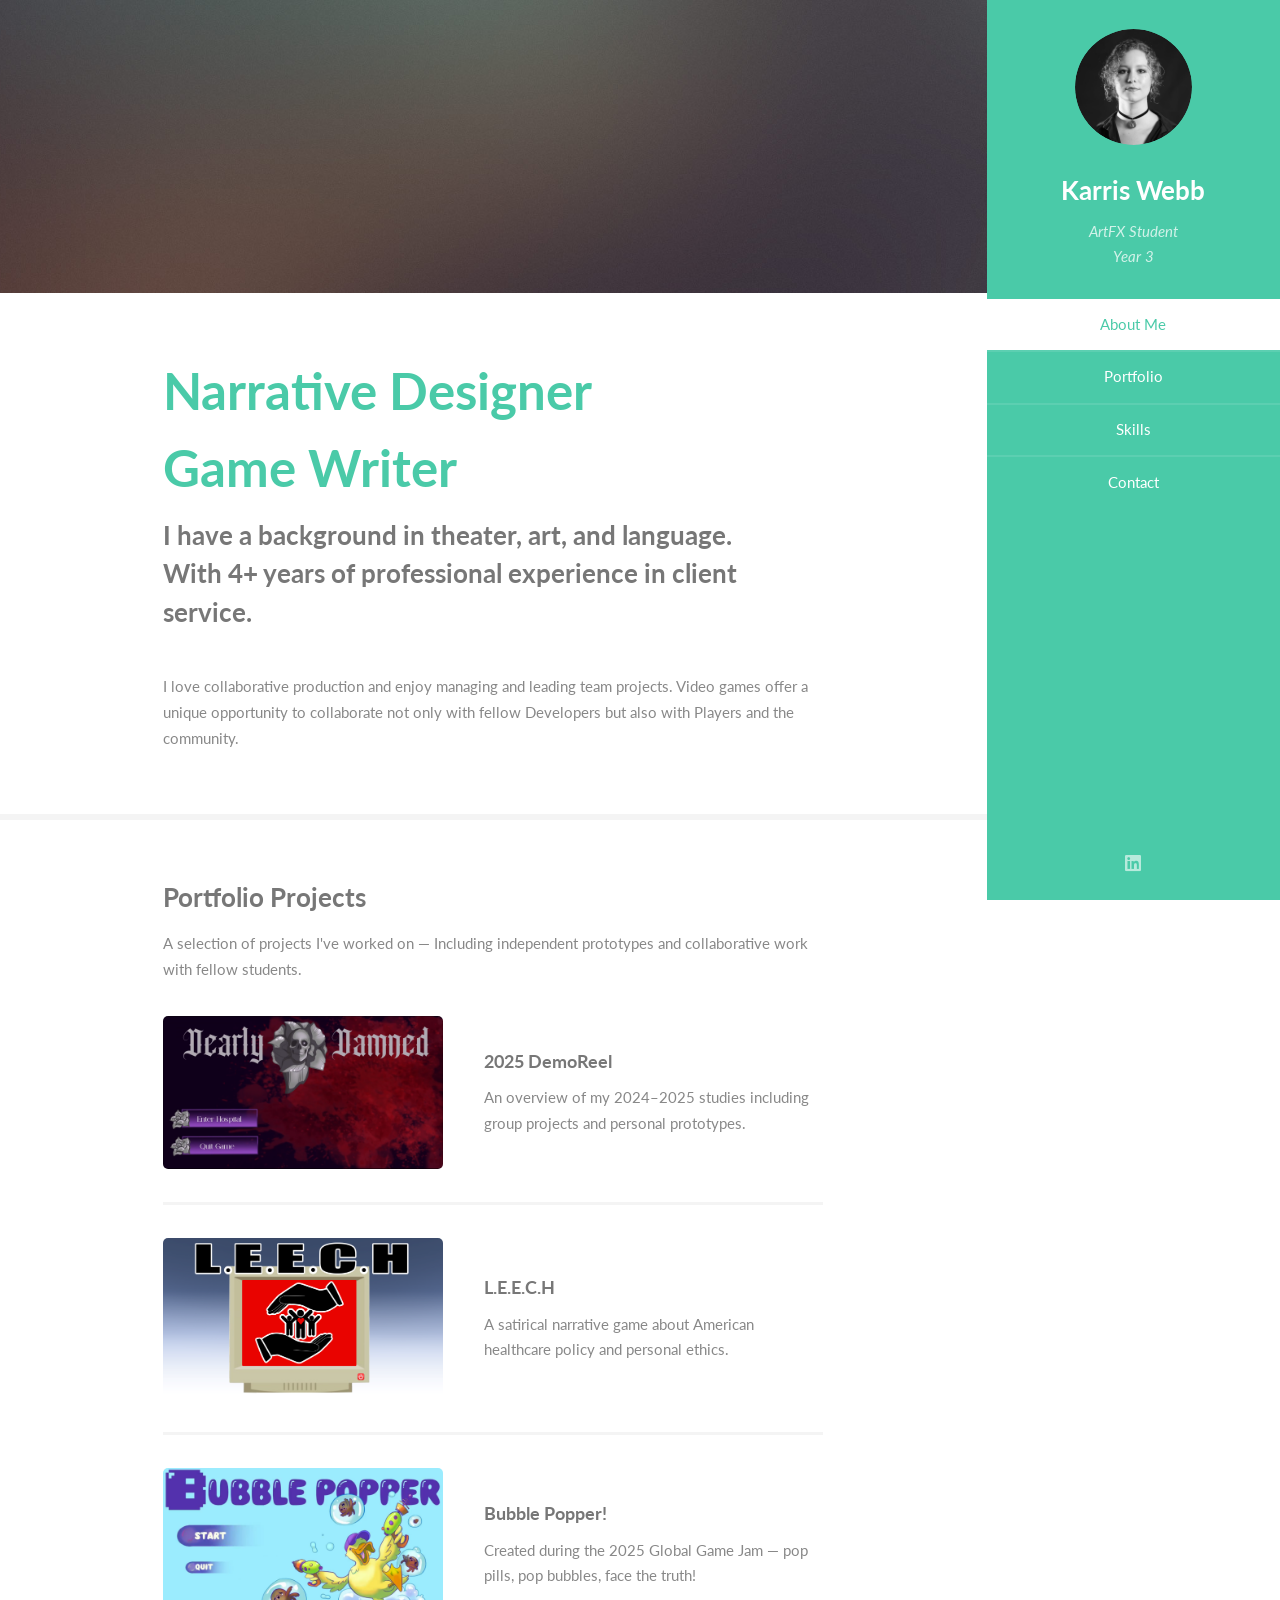
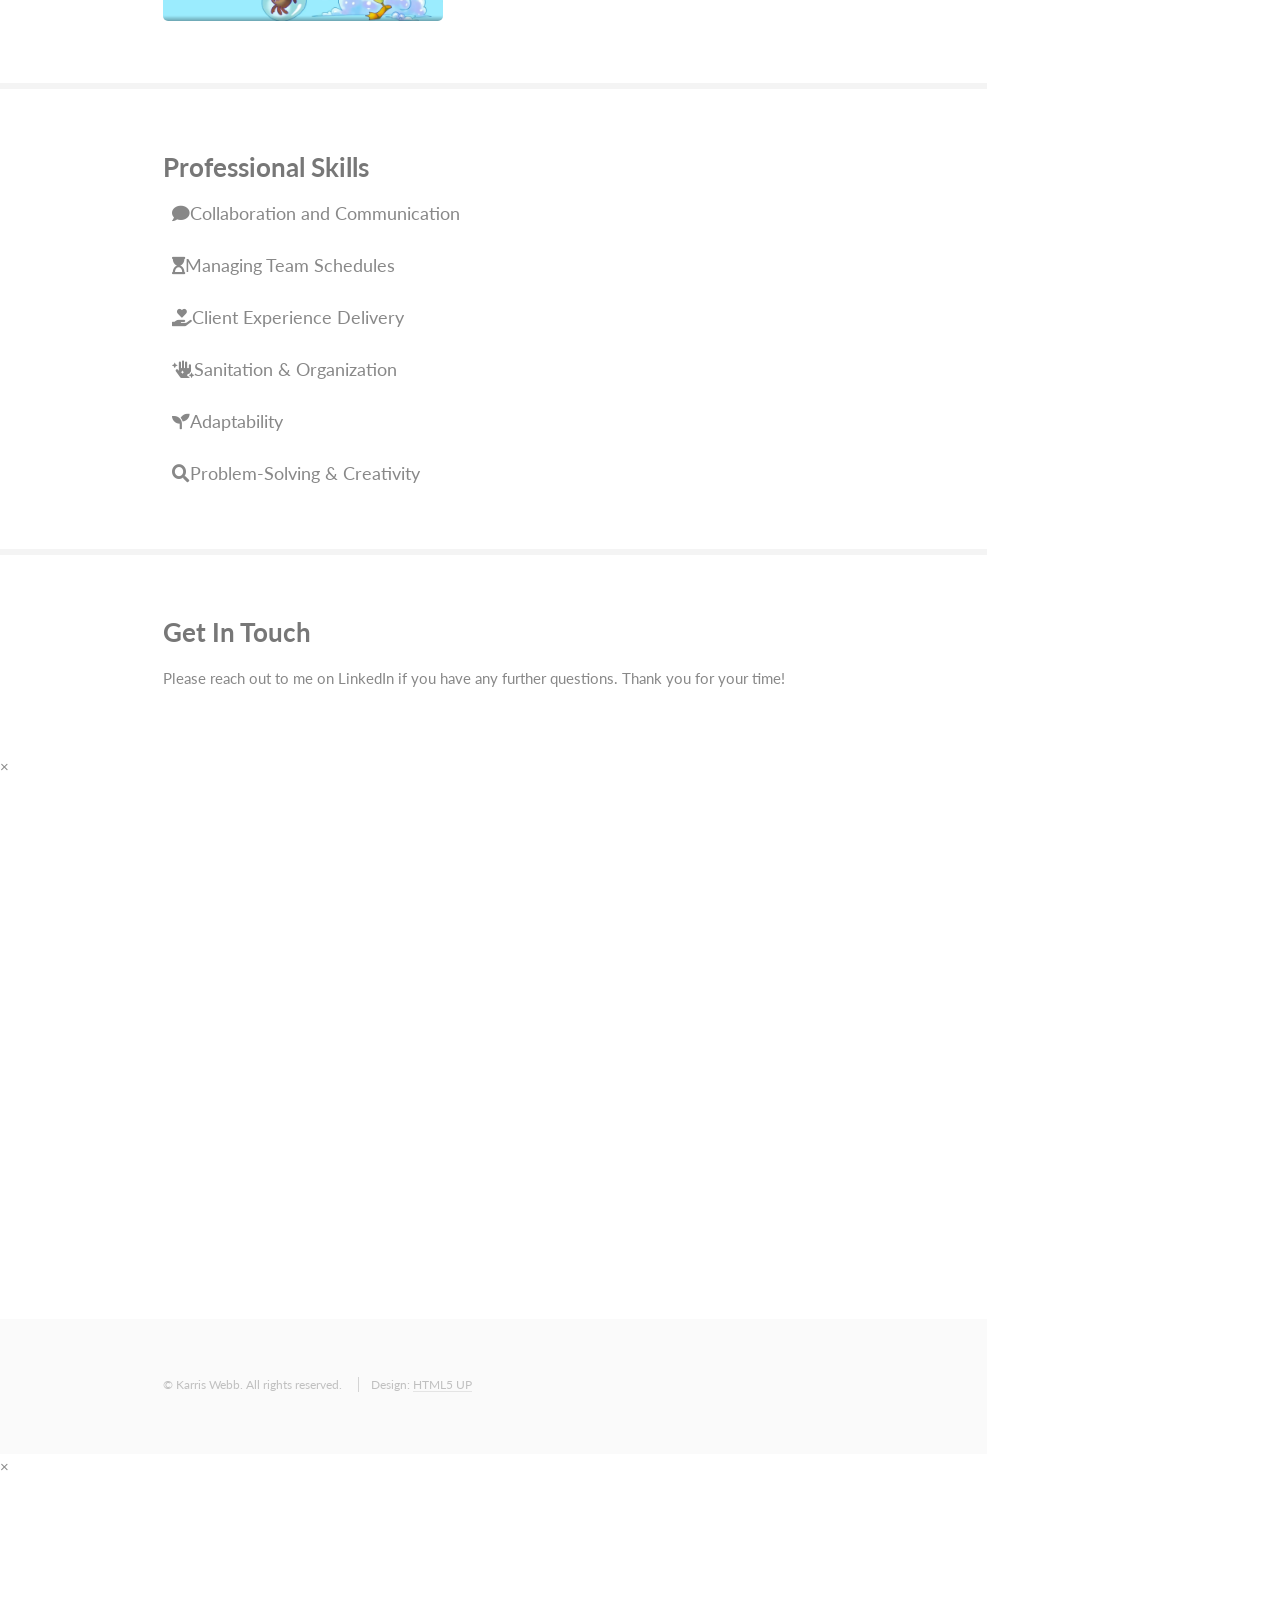
==== commit 94ee99ec: "[reformat] modal-logic-try-to-load-video-try-to-close-on-click" ====
--- a/index.html
+++ b/index.html
@@ -19,9 +19,9 @@
     <nav id="nav">
       <ul>
         <li><a href="#one" class="active">About Me</a></li>
-        <li><a href="#two" class="active">Portfolio</a></li>
-        <li><a href="#three" class="active">Skills</a></li>
-        <li><a href="#four" class="active">Contact</a></li>
+        <li><a href="#two" >Portfolio</a></li>
+        <li><a href="#three" >Skills</a></li>
+        <li><a href="#four" >Contact</a></li>
       </ul>
     </nav>
     <footer>
@@ -152,11 +152,12 @@
 
   <!-- Scripts -->
 		<script src="https://code.jquery.com/jquery-3.6.0.min.js"></script>
+		<script src="path/to/breakpoints.js"></script>
 		<script src="assets/js/main.js"></script>
-		<script src="path/to/breakpoints.js"></script>
 		<script src="assets/js/modal.js"></script>
 	</body>
 </html>
+
 <!--ORIGINAL COMMENTARY-->
 <!-- ADD BACKEND SERVER CONNECTION TO SEND EMAILS
 									<form method="post" action="#">
